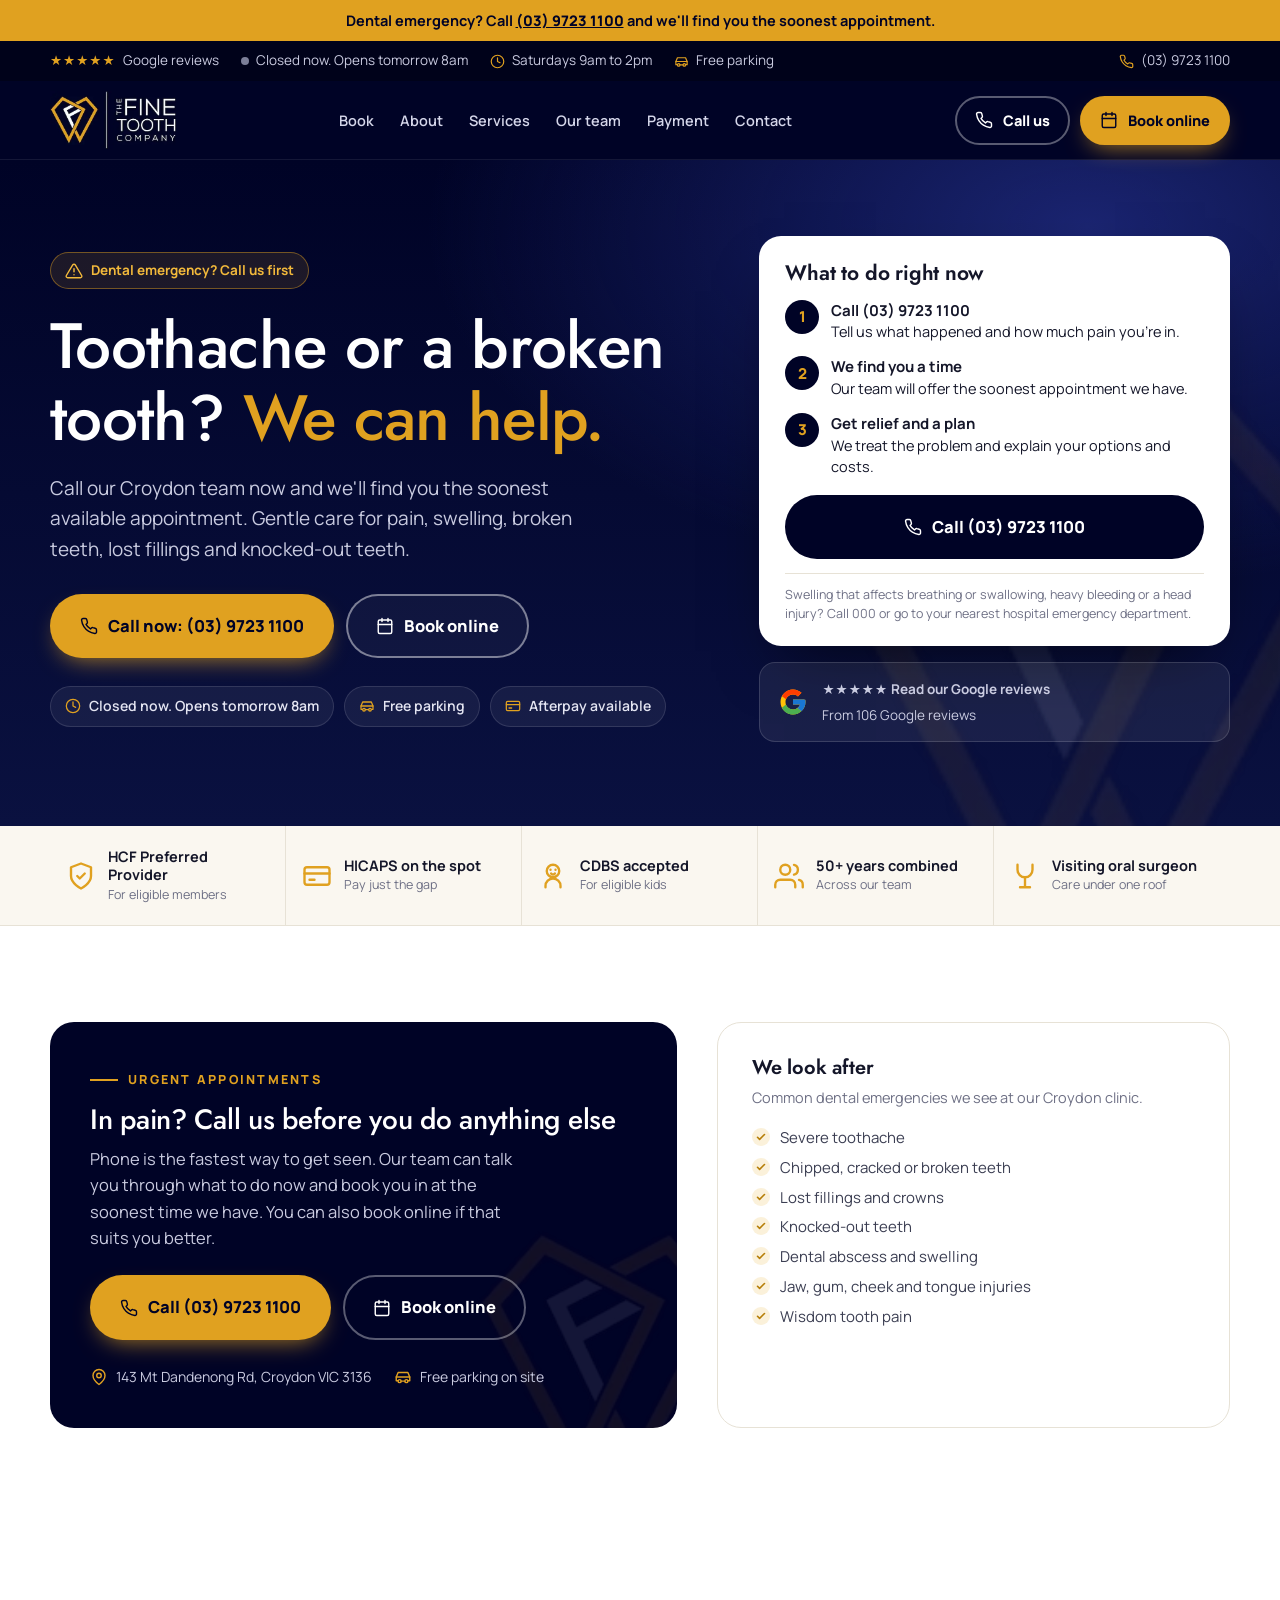
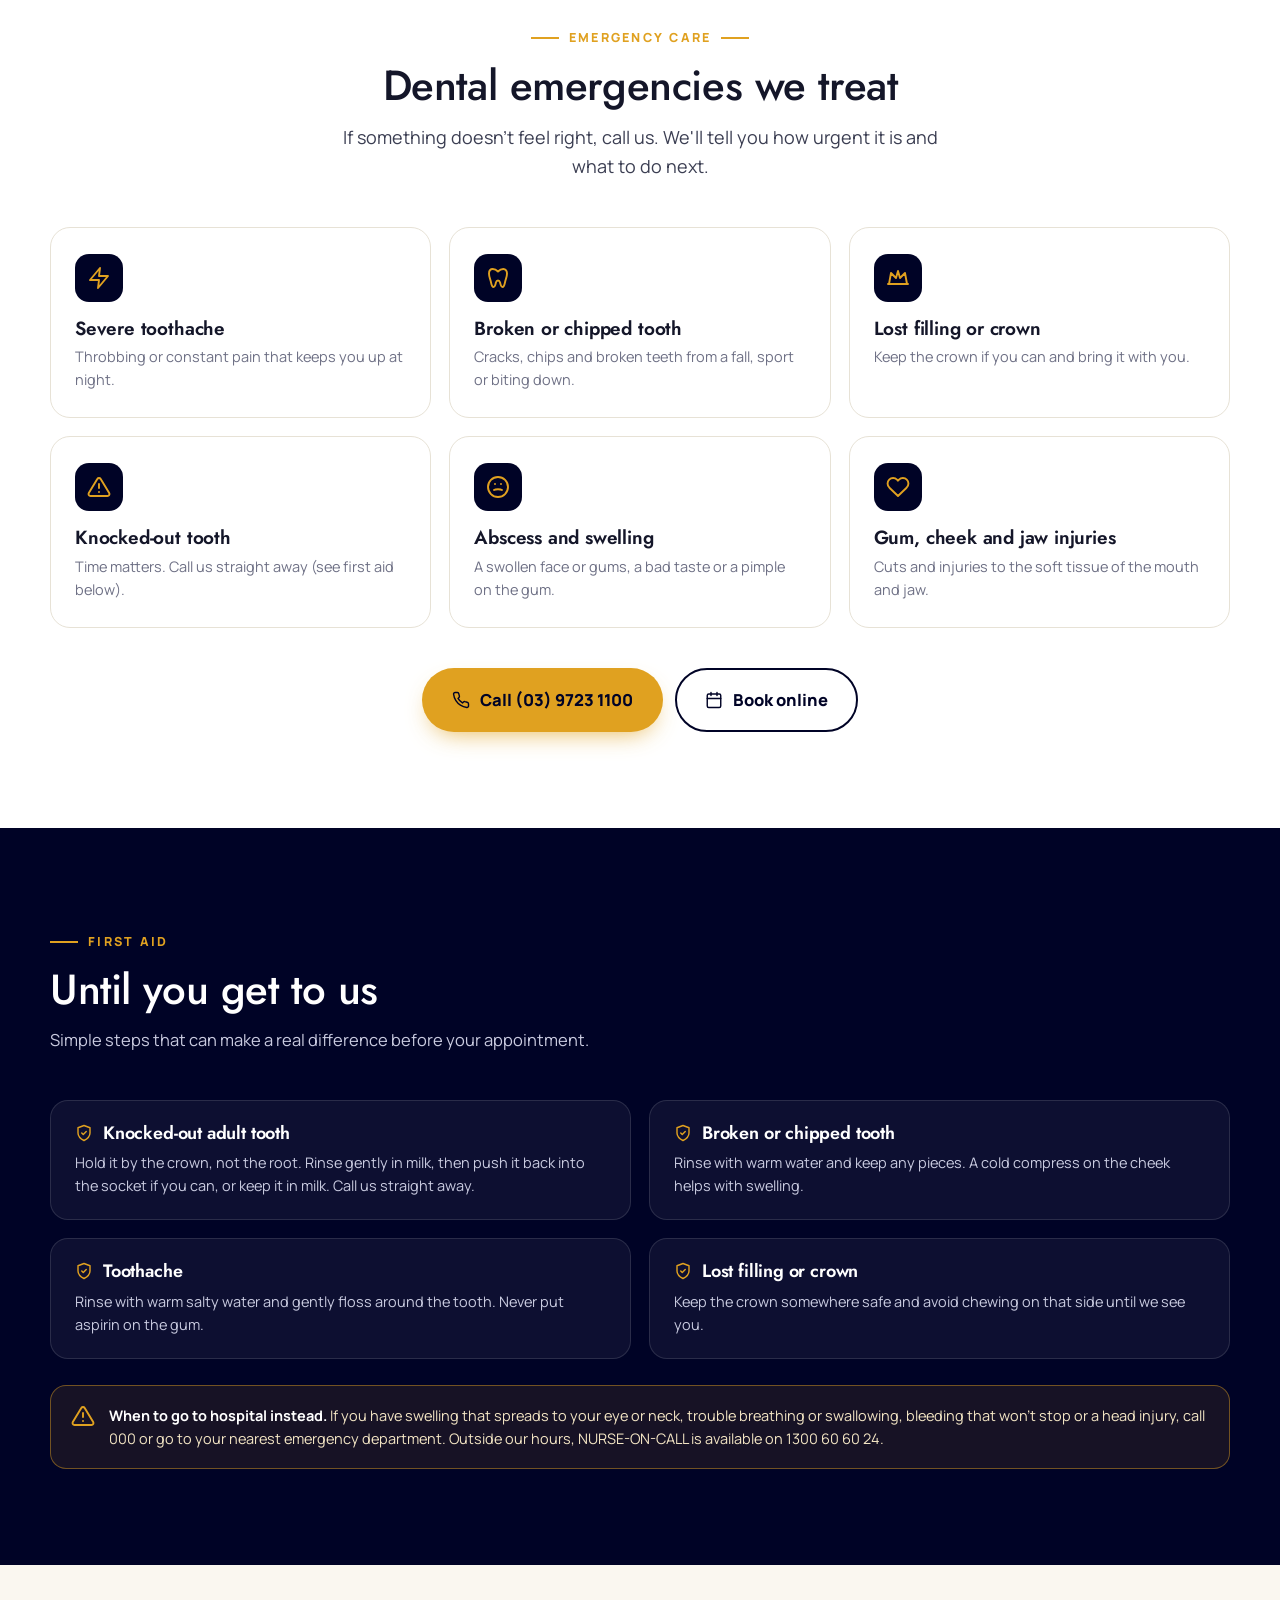
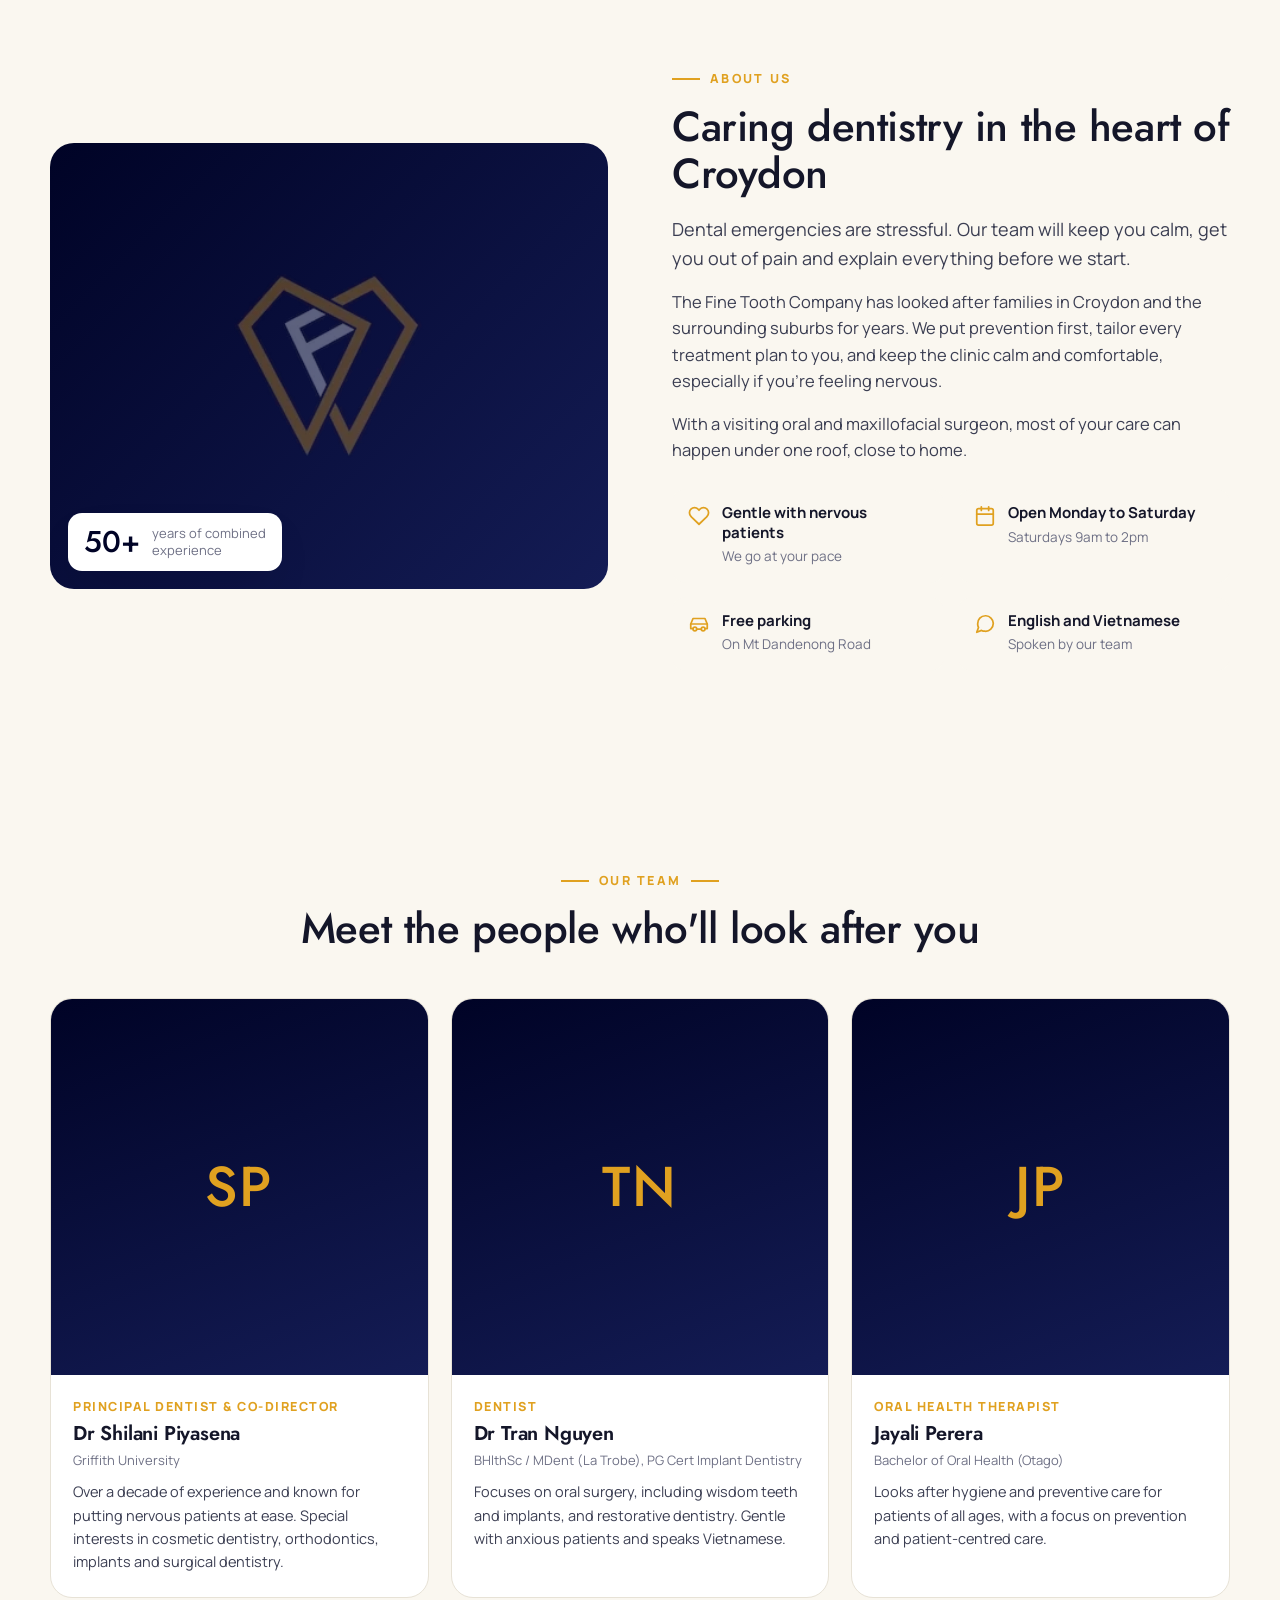
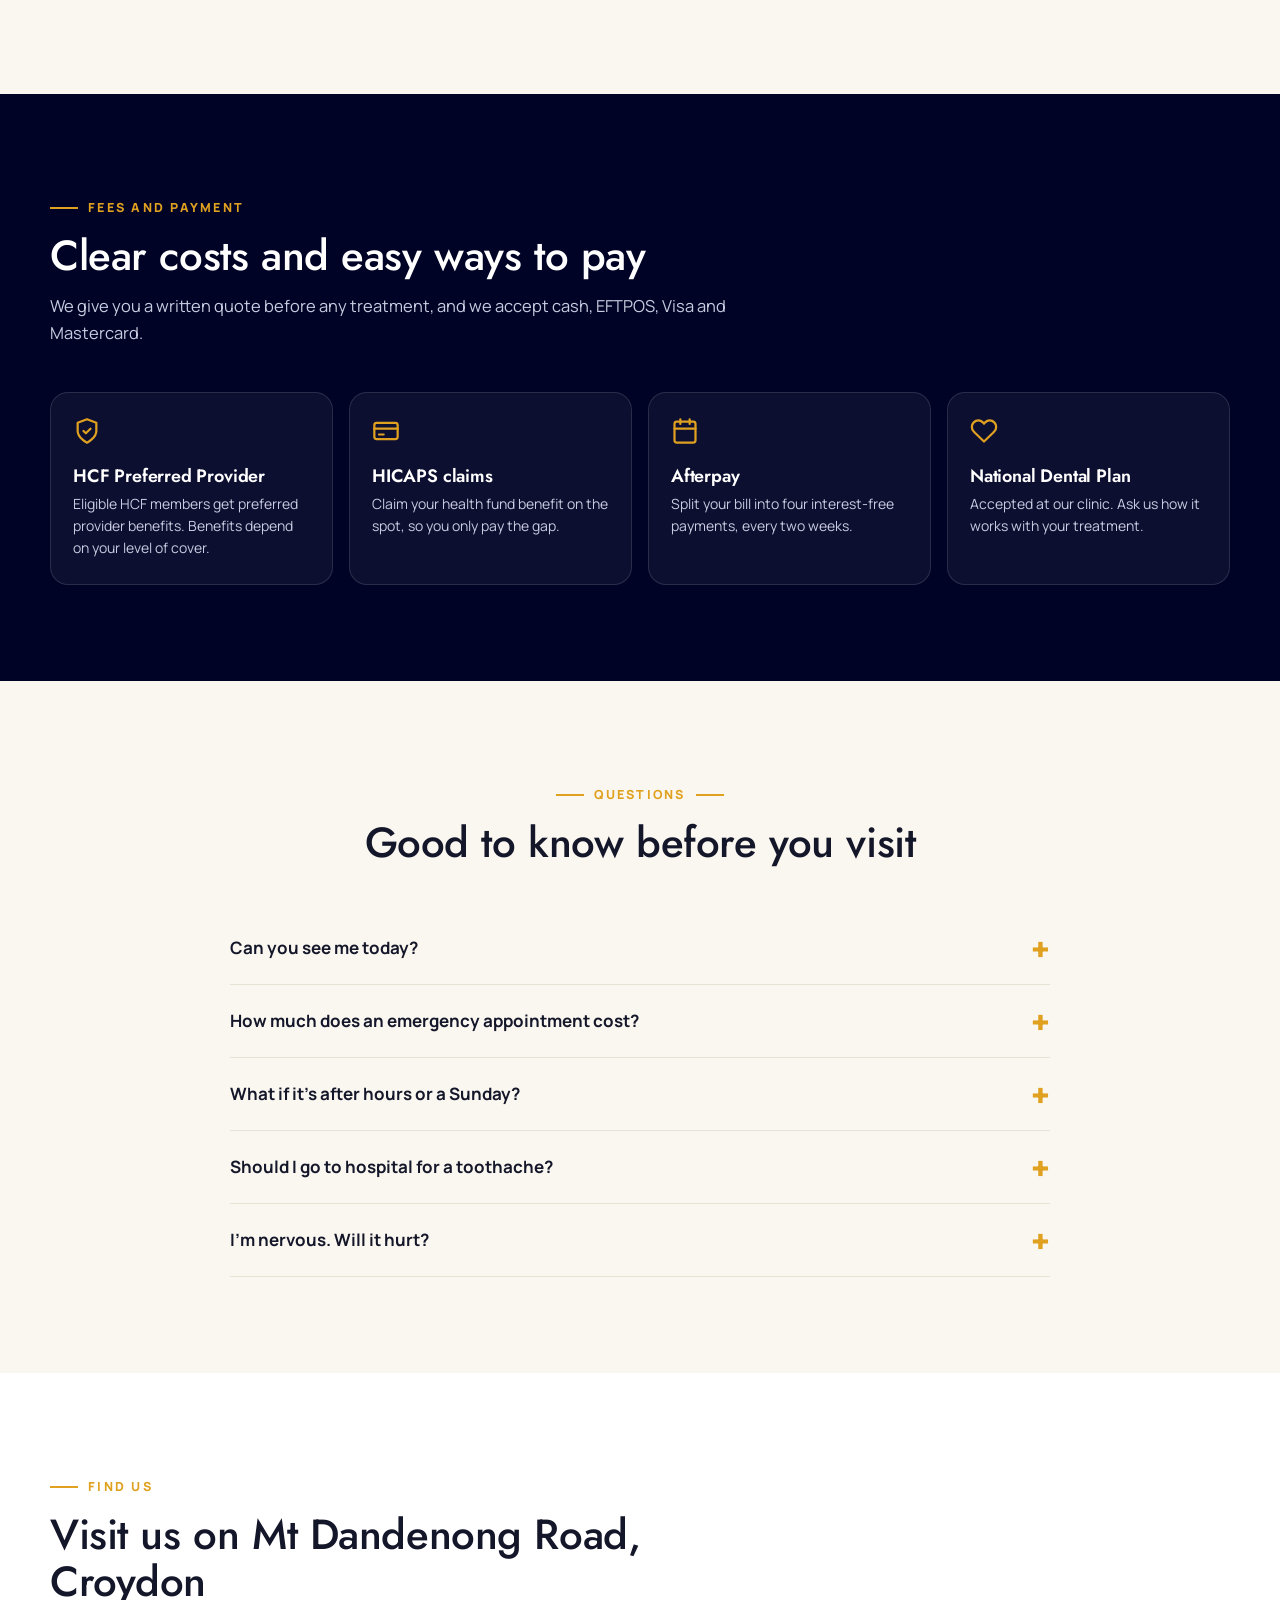
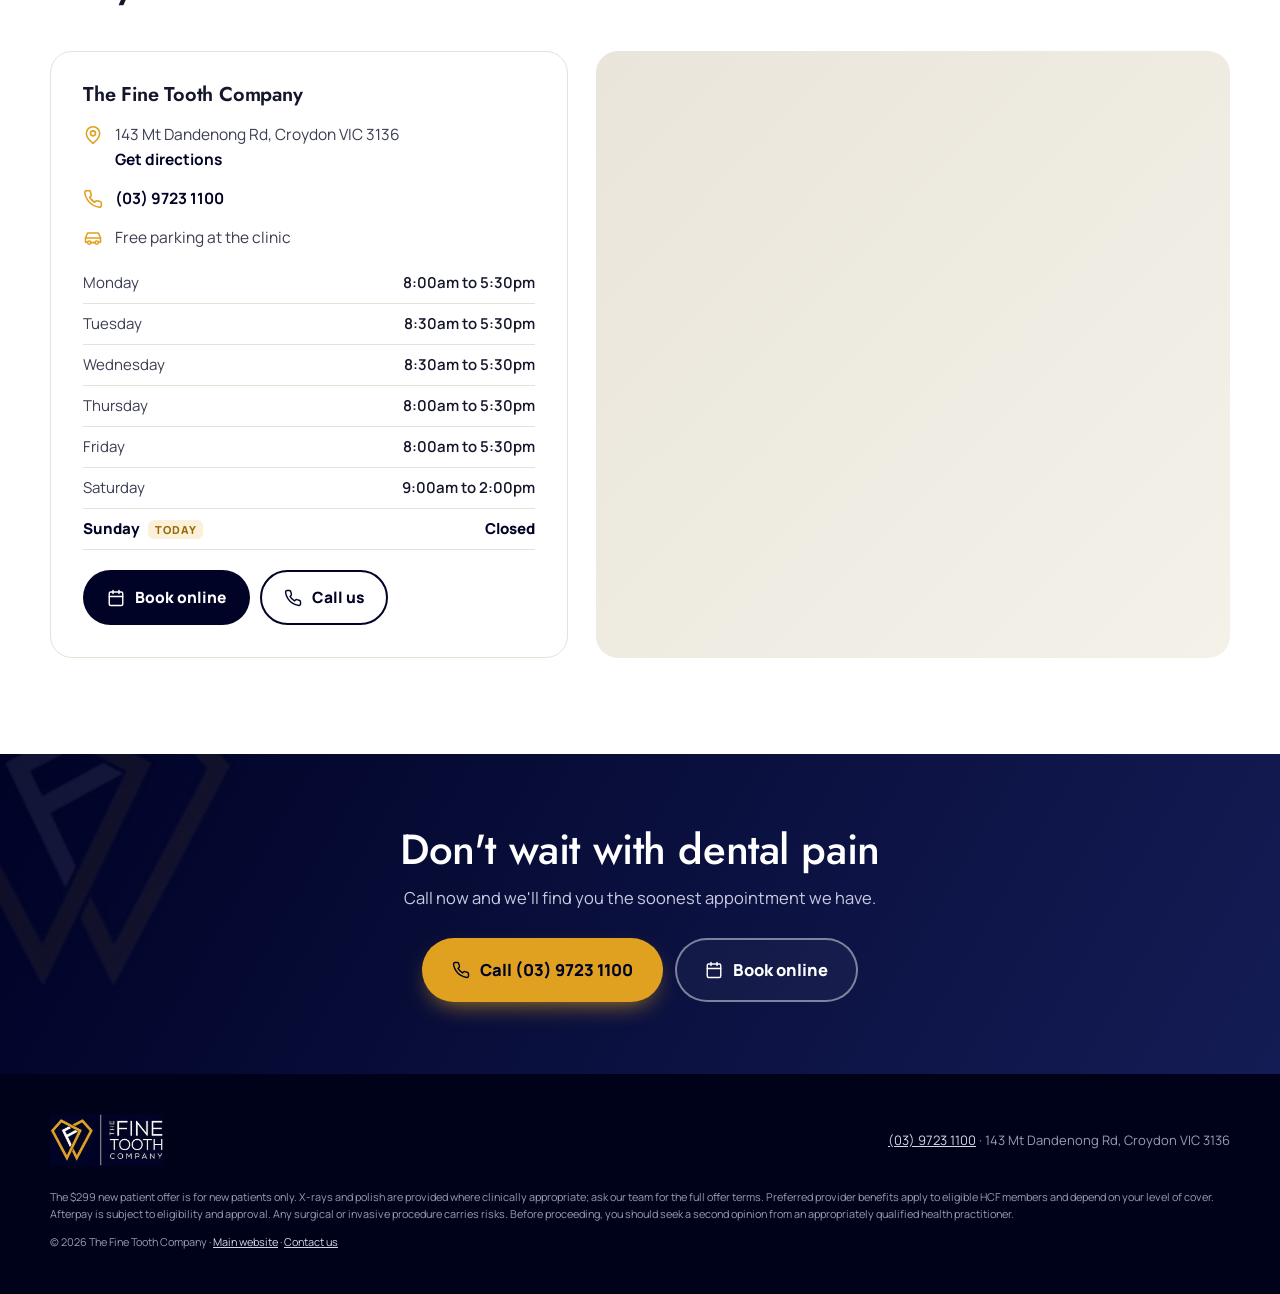
==== emergency-dentist/index.html @ fec29cbd "Add files via upload" ====
<!doctype html>
<html lang="en-AU">
<head>
<meta charset="utf-8">
<meta name="viewport" content="width=device-width, initial-scale=1">
<title>Emergency Dentist Croydon | Urgent Dental Care | The Fine Tooth Company</title>
<meta name="description" content="Dental emergency in Croydon? Toothache, broken teeth, swelling or a knocked-out tooth. Call (03) 9723 1100 and we'll find you the soonest appointment.">
<meta name="robots" content="noindex, follow">
<link rel="canonical" href="https://finetooth.com.au/">
<meta name="theme-color" content="#000326">
<link rel="icon" href="../assets/img/favicon.png" type="image/png">
<meta property="og:title" content="Emergency Dentist Croydon | Urgent Dental Care | The Fine Tooth Company">
<meta property="og:description" content="Dental emergency in Croydon? Toothache, broken teeth, swelling or a knocked-out tooth. Call (03) 9723 1100 and we'll find you the soonest appointment.">
<!-- Practice settings: edit here. Leave rating blank and the badge says "Read our Google reviews". -->
<script>
  window.TFTC = {
    rating: "",            /* e.g. "4.9" once confirmed from the Google Business Profile */
    reviewCount: "106",
    reviewsUrl: "https://www.google.com/maps/search/?api=1&query=The+Fine+Tooth+Company+143+Mt+Dandenong+Rd+Croydon+VIC+3136",
    hours: { "Monday": ["8:00", "17:30"], "Tuesday": ["8:30", "17:30"], "Wednesday": ["8:30", "17:30"], "Thursday": ["8:00", "17:30"], "Friday": ["8:00", "17:30"], "Saturday": ["9:00", "14:00"] }   /* 24h, Melbourne time. Used for "Open now" and today's row */
  };
</script>
<!-- Google Tag Manager (The Fine Tooth Company container) -->
<script>(function(w,d,s,l,i){w[l]=w[l]||[];w[l].push({'gtm.start':new Date().getTime(),event:'gtm.js'});var f=d.getElementsByTagName(s)[0],j=d.createElement(s),dl=l!='dataLayer'?'&l='+l:'';j.async=true;j.src='https://www.googletagmanager.com/gtm.js?id='+i+dl;f.parentNode.insertBefore(j,f);})(window,document,'script','dataLayer','GTM-TN893VDN');</script>
<link rel="preconnect" href="https://fonts.googleapis.com">
<link rel="preconnect" href="https://fonts.gstatic.com" crossorigin>
<link href="https://fonts.googleapis.com/css2?family=Jost:wght@400;500;600&family=Manrope:wght@500;600;700;800&display=swap" rel="stylesheet">
<link rel="stylesheet" href="../assets/css/styles.css">
</head>
<body data-page="emergency">
<noscript><iframe src="https://www.googletagmanager.com/ns.html?id=GTM-TN893VDN" height="0" width="0" style="display:none;visibility:hidden"></iframe></noscript>
<div class="urgent-banner">Dental emergency? Call <a class="js-call" href="tel:+61397231100" data-loc="urgent-banner">(03) 9723 1100</a> and we'll find you the soonest appointment.</div>
<div class="topbar"><div class="wrap">
  <div class="tb-items">
    <a class="tb-item" data-reviews-link href="https://www.google.com/maps/search/?api=1&query=The+Fine+Tooth+Company+143+Mt+Dandenong+Rd+Croydon+VIC+3136" target="_blank" rel="noopener"><span class="stars">★★★★★</span><span data-reviews-short>Google reviews</span></a>
    <span class="tb-item"><span class="dot" data-open-dot></span><span data-open-status>Open Mon to Sat</span></span>
    <span class="tb-item tb-hide"><svg class="ico" viewBox="0 0 24 24" fill="none" stroke="currentColor" stroke-width="1.9" stroke-linecap="round" stroke-linejoin="round" aria-hidden="true"><circle cx="12" cy="12" r="10"/><path d="M12 6v6l4 2"/></svg>Saturdays 9am to 2pm</span>
    <span class="tb-item tb-hide"><svg class="ico" viewBox="0 0 24 24" fill="none" stroke="currentColor" stroke-width="1.9" stroke-linecap="round" stroke-linejoin="round" aria-hidden="true"><path d="M19 17h2v-5l-2.5-6h-13L3 12v5h2"/><circle cx="7.5" cy="17.5" r="2"/><circle cx="16.5" cy="17.5" r="2"/><path d="M9.5 17.5h5M3 12h18"/></svg>Free parking</span>
  </div>
  <a class="tb-item tb-hide js-call" href="tel:+61397231100" data-loc="topbar"><svg class="ico" viewBox="0 0 24 24" fill="none" stroke="currentColor" stroke-width="1.9" stroke-linecap="round" stroke-linejoin="round" aria-hidden="true"><path d="M22 16.9v3a2 2 0 0 1-2.2 2 19.8 19.8 0 0 1-8.6-3.1 19.5 19.5 0 0 1-6-6A19.8 19.8 0 0 1 2.1 4.2 2 2 0 0 1 4.1 2h3a2 2 0 0 1 2 1.7c.1 1 .4 1.9.7 2.8a2 2 0 0 1-.5 2.1L8 9.9a16 16 0 0 0 6 6l1.3-1.3a2 2 0 0 1 2.1-.4c.9.3 1.8.6 2.8.7a2 2 0 0 1 1.7 2z"/></svg>(03) 9723 1100</a>
</div></div>
<header class="header"><div class="wrap">
  <a class="brand" href="#top" aria-label="The Fine Tooth Company"><img src="../assets/img/tftc-logo.webp" alt="The Fine Tooth Company" width="410" height="189"></a>
  <nav class="nav" aria-label="Page sections">
    <a href="#book">Book</a><a href="#about">About</a><a href="#services">Services</a><a href="#team">Our team</a><a href="#payment">Payment</a><a href="#contact">Contact</a>
  </nav>
  <div class="header-cta"><a class="btn btn-outline-light js-call" href="tel:+61397231100" data-loc="header"><svg class="ico" viewBox="0 0 24 24" fill="none" stroke="currentColor" stroke-width="1.9" stroke-linecap="round" stroke-linejoin="round" aria-hidden="true"><path d="M22 16.9v3a2 2 0 0 1-2.2 2 19.8 19.8 0 0 1-8.6-3.1 19.5 19.5 0 0 1-6-6A19.8 19.8 0 0 1 2.1 4.2 2 2 0 0 1 4.1 2h3a2 2 0 0 1 2 1.7c.1 1 .4 1.9.7 2.8a2 2 0 0 1-.5 2.1L8 9.9a16 16 0 0 0 6 6l1.3-1.3a2 2 0 0 1 2.1-.4c.9.3 1.8.6 2.8.7a2 2 0 0 1 1.7 2z"/></svg>Call us</a><a class="btn btn-gold js-book" href="https://www.corepractice.is/practices/ftc/the-fine-tooth-company#/" target="_blank" rel="noopener" data-loc="header"><svg class="ico" viewBox="0 0 24 24" fill="none" stroke="currentColor" stroke-width="1.9" stroke-linecap="round" stroke-linejoin="round" aria-hidden="true"><rect x="3" y="4" width="18" height="18" rx="2"/><path d="M16 2v4M8 2v4M3 10h18"/></svg>Book online</a></div>
</div></header>

<section class="hero" id="top">
  <div class="wrap">
    <div>
      <span class="pill"><svg class="ico" viewBox="0 0 24 24" fill="none" stroke="currentColor" stroke-width="1.9" stroke-linecap="round" stroke-linejoin="round" aria-hidden="true"><path d="M10.3 3.9L1.8 18a2 2 0 0 0 1.7 3h17a2 2 0 0 0 1.7-3L13.7 3.9a2 2 0 0 0-3.4 0z"/><path d="M12 9v4M12 17h.01"/></svg>Dental emergency? Call us first</span>
      <h1>Toothache or a broken tooth? <em>We can help.</em></h1>
      <p class="sub">Call our Croydon team now and we'll find you the soonest available appointment. Gentle care for pain, swelling, broken teeth, lost fillings and knocked-out teeth.</p>
      <div class="hero-ctas"><a class="btn btn-gold btn-lg js-call" href="tel:+61397231100" data-loc="hero"><svg class="ico" viewBox="0 0 24 24" fill="none" stroke="currentColor" stroke-width="1.9" stroke-linecap="round" stroke-linejoin="round" aria-hidden="true"><path d="M22 16.9v3a2 2 0 0 1-2.2 2 19.8 19.8 0 0 1-8.6-3.1 19.5 19.5 0 0 1-6-6A19.8 19.8 0 0 1 2.1 4.2 2 2 0 0 1 4.1 2h3a2 2 0 0 1 2 1.7c.1 1 .4 1.9.7 2.8a2 2 0 0 1-.5 2.1L8 9.9a16 16 0 0 0 6 6l1.3-1.3a2 2 0 0 1 2.1-.4c.9.3 1.8.6 2.8.7a2 2 0 0 1 1.7 2z"/></svg>Call now: (03) 9723 1100</a><a class="btn btn-ghost btn-lg js-book" href="https://www.corepractice.is/practices/ftc/the-fine-tooth-company#/" target="_blank" rel="noopener" data-loc="hero"><svg class="ico" viewBox="0 0 24 24" fill="none" stroke="currentColor" stroke-width="1.9" stroke-linecap="round" stroke-linejoin="round" aria-hidden="true"><rect x="3" y="4" width="18" height="18" rx="2"/><path d="M16 2v4M8 2v4M3 10h18"/></svg>Book online</a></div>
      <div class="hero-facts">
        <span class="chip"><svg class="ico" viewBox="0 0 24 24" fill="none" stroke="currentColor" stroke-width="1.9" stroke-linecap="round" stroke-linejoin="round" aria-hidden="true"><circle cx="12" cy="12" r="10"/><path d="M12 6v6l4 2"/></svg><span data-open-status>Open Mon to Sat</span></span>
        <span class="chip"><svg class="ico" viewBox="0 0 24 24" fill="none" stroke="currentColor" stroke-width="1.9" stroke-linecap="round" stroke-linejoin="round" aria-hidden="true"><path d="M19 17h2v-5l-2.5-6h-13L3 12v5h2"/><circle cx="7.5" cy="17.5" r="2"/><circle cx="16.5" cy="17.5" r="2"/><path d="M9.5 17.5h5M3 12h18"/></svg>Free parking</span>
        <span class="chip"><svg class="ico" viewBox="0 0 24 24" fill="none" stroke="currentColor" stroke-width="1.9" stroke-linecap="round" stroke-linejoin="round" aria-hidden="true"><rect x="2" y="5" width="20" height="14" rx="2"/><path d="M2 10h20M6 15h4"/></svg>Afterpay available</span>
      </div>
    </div>
    <div class="hero-side">
      <div class="steps-card">
        <h3>What to do right now</h3>
        <ol>
          <li><div><b>Call (03) 9723 1100</b>Tell us what happened and how much pain you're in.</div></li>
          <li><div><b>We find you a time</b>Our team will offer the soonest appointment we have.</div></li>
          <li><div><b>Get relief and a plan</b>We treat the problem and explain your options and costs.</div></li>
        </ol>
        <a class="btn btn-navy btn-lg js-call" href="tel:+61397231100" data-loc="steps-card"><svg class="ico" viewBox="0 0 24 24" fill="none" stroke="currentColor" stroke-width="1.9" stroke-linecap="round" stroke-linejoin="round" aria-hidden="true"><path d="M22 16.9v3a2 2 0 0 1-2.2 2 19.8 19.8 0 0 1-8.6-3.1 19.5 19.5 0 0 1-6-6A19.8 19.8 0 0 1 2.1 4.2 2 2 0 0 1 4.1 2h3a2 2 0 0 1 2 1.7c.1 1 .4 1.9.7 2.8a2 2 0 0 1-.5 2.1L8 9.9a16 16 0 0 0 6 6l1.3-1.3a2 2 0 0 1 2.1-.4c.9.3 1.8.6 2.8.7a2 2 0 0 1 1.7 2z"/></svg>Call (03) 9723 1100</a>
        <div class="warn">Swelling that affects breathing or swallowing, heavy bleeding or a head injury? Call 000 or go to your nearest hospital emergency department.</div>
      </div>
      <a class="review-card" data-reviews-link href="https://www.google.com/maps/search/?api=1&query=The+Fine+Tooth+Company+143+Mt+Dandenong+Rd+Croydon+VIC+3136" target="_blank" rel="noopener"><svg viewBox="0 0 48 48" aria-hidden="true"><path fill="#FFC107" d="M43.6 20.5H42V20H24v8h11.3C33.7 32.7 29.2 36 24 36c-6.6 0-12-5.4-12-12s5.4-12 12-12c3 0 5.8 1.1 7.9 3l5.7-5.7C34 6.1 29.3 4 24 4 12.9 4 4 12.9 4 24s8.9 20 20 20 20-8.9 20-20c0-1.3-.1-2.6-.4-3.5z"/><path fill="#FF3D00" d="M6.3 14.7l6.6 4.8C14.7 15.1 19 12 24 12c3 0 5.8 1.1 7.9 3l5.7-5.7C34 6.1 29.3 4 24 4 16.3 4 9.7 8.3 6.3 14.7z"/><path fill="#4CAF50" d="M24 44c5.2 0 9.9-2 13.4-5.2l-6.2-5.2C29.2 35.1 26.7 36 24 36c-5.2 0-9.6-3.3-11.3-7.9l-6.5 5C9.5 39.6 16.2 44 24 44z"/><path fill="#1976D2" d="M43.6 20.5H42V20H24v8h11.3c-.8 2.2-2.2 4.2-4.1 5.6l6.2 5.2C37 39.2 44 34 44 24c0-1.3-.1-2.6-.4-3.5z"/></svg><div><strong><span class="stars">★★★★★</span> <span data-reviews-title>Read our Google reviews</span></strong><span data-reviews-sub>From 106 Google reviews</span></div></a>
    </div>
  </div>
</section>
<div class="trust"><div class="wrap"><div class="trust-item"><svg class="ico" viewBox="0 0 24 24" fill="none" stroke="currentColor" stroke-width="1.9" stroke-linecap="round" stroke-linejoin="round" aria-hidden="true"><path d="M12 22s8-4 8-10V5l-8-3-8 3v7c0 6 8 10 8 10z"/><path d="M9 12l2 2 4-4"/></svg><div><b>HCF Preferred Provider</b><span>For eligible members</span></div></div><div class="trust-item"><svg class="ico" viewBox="0 0 24 24" fill="none" stroke="currentColor" stroke-width="1.9" stroke-linecap="round" stroke-linejoin="round" aria-hidden="true"><rect x="2" y="5" width="20" height="14" rx="2"/><path d="M2 10h20M6 15h4"/></svg><div><b>HICAPS on the spot</b><span>Pay just the gap</span></div></div><div class="trust-item"><svg class="ico" viewBox="0 0 24 24" fill="none" stroke="currentColor" stroke-width="1.9" stroke-linecap="round" stroke-linejoin="round" aria-hidden="true"><circle cx="12" cy="8" r="5"/><path d="M10 7h.01M14 7h.01M10.5 10s.6.8 1.5.8 1.5-.8 1.5-.8M6 21v-1a6 6 0 0 1 12 0v1"/></svg><div><b>CDBS accepted</b><span>For eligible kids</span></div></div><div class="trust-item"><svg class="ico" viewBox="0 0 24 24" fill="none" stroke="currentColor" stroke-width="1.9" stroke-linecap="round" stroke-linejoin="round" aria-hidden="true"><path d="M17 21v-2a4 4 0 0 0-4-4H5a4 4 0 0 0-4 4v2"/><circle cx="9" cy="7" r="4"/><path d="M23 21v-2a4 4 0 0 0-3-3.9M16 3.1a4 4 0 0 1 0 7.8"/></svg><div><b>50+ years combined</b><span>Across our team</span></div></div><div class="trust-item"><svg class="ico" viewBox="0 0 24 24" fill="none" stroke="currentColor" stroke-width="1.9" stroke-linecap="round" stroke-linejoin="round" aria-hidden="true"><path d="M6 3v4a6 6 0 0 0 12 0V3"/><path d="M12 13v8M8 21h8"/></svg><div><b>Visiting oral surgeon</b><span>Care under one roof</span></div></div></div></div>
<section class="block" id="book">
  <div class="wrap book-grid">
    <div class="book-panel reveal">
      <span class="kicker">Urgent appointments</span>
      <h3 style="margin-top:14px">In pain? Call us before you do anything else</h3>
      <p>Phone is the fastest way to get seen. Our team can talk you through what to do now and book you in at the soonest time we have. You can also book online if that suits you better.</p>
      <div class="row"><a class="btn btn-gold btn-lg js-call" href="tel:+61397231100" data-loc="booking"><svg class="ico" viewBox="0 0 24 24" fill="none" stroke="currentColor" stroke-width="1.9" stroke-linecap="round" stroke-linejoin="round" aria-hidden="true"><path d="M22 16.9v3a2 2 0 0 1-2.2 2 19.8 19.8 0 0 1-8.6-3.1 19.5 19.5 0 0 1-6-6A19.8 19.8 0 0 1 2.1 4.2 2 2 0 0 1 4.1 2h3a2 2 0 0 1 2 1.7c.1 1 .4 1.9.7 2.8a2 2 0 0 1-.5 2.1L8 9.9a16 16 0 0 0 6 6l1.3-1.3a2 2 0 0 1 2.1-.4c.9.3 1.8.6 2.8.7a2 2 0 0 1 1.7 2z"/></svg>Call (03) 9723 1100</a><a class="btn btn-outline-light btn-lg js-book" href="https://www.corepractice.is/practices/ftc/the-fine-tooth-company#/" target="_blank" rel="noopener" data-loc="booking"><svg class="ico" viewBox="0 0 24 24" fill="none" stroke="currentColor" stroke-width="1.9" stroke-linecap="round" stroke-linejoin="round" aria-hidden="true"><rect x="3" y="4" width="18" height="18" rx="2"/><path d="M16 2v4M8 2v4M3 10h18"/></svg>Book online</a></div>
      <div class="meta"><span><svg class="ico" viewBox="0 0 24 24" fill="none" stroke="currentColor" stroke-width="1.9" stroke-linecap="round" stroke-linejoin="round" aria-hidden="true"><path d="M20 10c0 6-8 12-8 12s-8-6-8-12a8 8 0 0 1 16 0z"/><circle cx="12" cy="10" r="3"/></svg>143 Mt Dandenong Rd, Croydon VIC 3136</span><span><svg class="ico" viewBox="0 0 24 24" fill="none" stroke="currentColor" stroke-width="1.9" stroke-linecap="round" stroke-linejoin="round" aria-hidden="true"><path d="M19 17h2v-5l-2.5-6h-13L3 12v5h2"/><circle cx="7.5" cy="17.5" r="2"/><circle cx="16.5" cy="17.5" r="2"/><path d="M9.5 17.5h5M3 12h18"/></svg>Free parking on site</span></div>
    </div>
      <div class="incl reveal">
        <h3>We look after</h3>
        <p>Common dental emergencies we see at our Croydon clinic.</p>
        <ul class="ticks"><li>Severe toothache</li><li>Chipped, cracked or broken teeth</li><li>Lost fillings and crowns</li><li>Knocked-out teeth</li><li>Dental abscess and swelling</li><li>Jaw, gum, cheek and tongue injuries</li><li>Wisdom tooth pain</li></ul>
      </div>
  </div>
</section>

<section class="block" id="services">
  <div class="wrap">
    <div class="sec-head center"><span class="kicker">Emergency care</span><h2>Dental emergencies we treat</h2><p class="lead center">If something doesn't feel right, call us. We'll tell you how urgent it is and what to do next.</p></div>
    <div class="cards"><div class="card reveal"><div class="ib"><svg class="ico" viewBox="0 0 24 24" fill="none" stroke="currentColor" stroke-width="1.9" stroke-linecap="round" stroke-linejoin="round" aria-hidden="true"><path d="M13 2L3 14h9l-1 8 10-12h-9z"/></svg></div><h3>Severe toothache</h3><p>Throbbing or constant pain that keeps you up at night.</p></div><div class="card reveal"><div class="ib"><svg class="ico" viewBox="0 0 24 24" fill="none" stroke="currentColor" stroke-width="1.9" stroke-linecap="round" stroke-linejoin="round" aria-hidden="true"><path d="M12 5.5C10.5 4 8.6 3 6.8 3 4.2 3 3 5.2 3 7.6c0 3 1 4.6 1.7 7.4.6 2.6 1 6 2.8 6 1.7 0 1.9-2.5 2.4-4.4.4-1.4.9-2.1 2.1-2.1s1.7.7 2.1 2.1c.5 1.9.7 4.4 2.4 4.4 1.8 0 2.2-3.4 2.8-6 .7-2.8 1.7-4.4 1.7-7.4C21 5.2 19.8 3 17.2 3c-1.8 0-3.7 1-5.2 2.5z"/></svg></div><h3>Broken or chipped tooth</h3><p>Cracks, chips and broken teeth from a fall, sport or biting down.</p></div><div class="card reveal"><div class="ib"><svg class="ico" viewBox="0 0 24 24" fill="none" stroke="currentColor" stroke-width="1.9" stroke-linecap="round" stroke-linejoin="round" aria-hidden="true"><path d="M2 18h20M3 18l2-11 5 5 2-7 2 7 5-5 2 11"/></svg></div><h3>Lost filling or crown</h3><p>Keep the crown if you can and bring it with you.</p></div><div class="card reveal"><div class="ib"><svg class="ico" viewBox="0 0 24 24" fill="none" stroke="currentColor" stroke-width="1.9" stroke-linecap="round" stroke-linejoin="round" aria-hidden="true"><path d="M10.3 3.9L1.8 18a2 2 0 0 0 1.7 3h17a2 2 0 0 0 1.7-3L13.7 3.9a2 2 0 0 0-3.4 0z"/><path d="M12 9v4M12 17h.01"/></svg></div><h3>Knocked-out tooth</h3><p>Time matters. Call us straight away (see first aid below).</p></div><div class="card reveal"><div class="ib"><svg class="ico" viewBox="0 0 24 24" fill="none" stroke="currentColor" stroke-width="1.9" stroke-linecap="round" stroke-linejoin="round" aria-hidden="true"><circle cx="12" cy="12" r="10"/><path d="M8 15c1.5-1 6.5-1 8 0M9 9h.01M15 9h.01"/></svg></div><h3>Abscess and swelling</h3><p>A swollen face or gums, a bad taste or a pimple on the gum.</p></div><div class="card reveal"><div class="ib"><svg class="ico" viewBox="0 0 24 24" fill="none" stroke="currentColor" stroke-width="1.9" stroke-linecap="round" stroke-linejoin="round" aria-hidden="true"><path d="M20.8 4.6a5.5 5.5 0 0 0-7.8 0L12 5.7l-1-1.1a5.5 5.5 0 0 0-7.8 7.8l1 1.1L12 21l7.8-7.5 1-1.1a5.5 5.5 0 0 0 0-7.8z"/></svg></div><h3>Gum, cheek and jaw injuries</h3><p>Cuts and injuries to the soft tissue of the mouth and jaw.</p></div></div>
    <div class="cards-cta"><a class="btn btn-gold btn-lg js-call" href="tel:+61397231100" data-loc="emergencies"><svg class="ico" viewBox="0 0 24 24" fill="none" stroke="currentColor" stroke-width="1.9" stroke-linecap="round" stroke-linejoin="round" aria-hidden="true"><path d="M22 16.9v3a2 2 0 0 1-2.2 2 19.8 19.8 0 0 1-8.6-3.1 19.5 19.5 0 0 1-6-6A19.8 19.8 0 0 1 2.1 4.2 2 2 0 0 1 4.1 2h3a2 2 0 0 1 2 1.7c.1 1 .4 1.9.7 2.8a2 2 0 0 1-.5 2.1L8 9.9a16 16 0 0 0 6 6l1.3-1.3a2 2 0 0 1 2.1-.4c.9.3 1.8.6 2.8.7a2 2 0 0 1 1.7 2z"/></svg>Call (03) 9723 1100</a><a class="btn btn-outline btn-lg js-book" href="https://www.corepractice.is/practices/ftc/the-fine-tooth-company#/" target="_blank" rel="noopener" data-loc="emergencies"><svg class="ico" viewBox="0 0 24 24" fill="none" stroke="currentColor" stroke-width="1.9" stroke-linecap="round" stroke-linejoin="round" aria-hidden="true"><rect x="3" y="4" width="18" height="18" rx="2"/><path d="M16 2v4M8 2v4M3 10h18"/></svg>Book online</a></div>
  </div>
</section>
<section class="block navy" id="first-aid">
  <div class="wrap">
    <div class="sec-head"><span class="kicker">First aid</span><h2>Until you get to us</h2><p style="color:#C9CBE0">Simple steps that can make a real difference before your appointment.</p></div>
    <div class="aid"><div class="aid-item reveal"><h3><svg class="ico" viewBox="0 0 24 24" fill="none" stroke="currentColor" stroke-width="1.9" stroke-linecap="round" stroke-linejoin="round" aria-hidden="true"><path d="M12 22s8-4 8-10V5l-8-3-8 3v7c0 6 8 10 8 10z"/><path d="M9 12l2 2 4-4"/></svg>Knocked-out adult tooth</h3><p>Hold it by the crown, not the root. Rinse gently in milk, then push it back into the socket if you can, or keep it in milk. Call us straight away.</p></div><div class="aid-item reveal"><h3><svg class="ico" viewBox="0 0 24 24" fill="none" stroke="currentColor" stroke-width="1.9" stroke-linecap="round" stroke-linejoin="round" aria-hidden="true"><path d="M12 22s8-4 8-10V5l-8-3-8 3v7c0 6 8 10 8 10z"/><path d="M9 12l2 2 4-4"/></svg>Broken or chipped tooth</h3><p>Rinse with warm water and keep any pieces. A cold compress on the cheek helps with swelling.</p></div><div class="aid-item reveal"><h3><svg class="ico" viewBox="0 0 24 24" fill="none" stroke="currentColor" stroke-width="1.9" stroke-linecap="round" stroke-linejoin="round" aria-hidden="true"><path d="M12 22s8-4 8-10V5l-8-3-8 3v7c0 6 8 10 8 10z"/><path d="M9 12l2 2 4-4"/></svg>Toothache</h3><p>Rinse with warm salty water and gently floss around the tooth. Never put aspirin on the gum.</p></div><div class="aid-item reveal"><h3><svg class="ico" viewBox="0 0 24 24" fill="none" stroke="currentColor" stroke-width="1.9" stroke-linecap="round" stroke-linejoin="round" aria-hidden="true"><path d="M12 22s8-4 8-10V5l-8-3-8 3v7c0 6 8 10 8 10z"/><path d="M9 12l2 2 4-4"/></svg>Lost filling or crown</h3><p>Keep the crown somewhere safe and avoid chewing on that side until we see you.</p></div></div>
    <div class="alert"><svg class="ico" viewBox="0 0 24 24" fill="none" stroke="currentColor" stroke-width="1.9" stroke-linecap="round" stroke-linejoin="round" aria-hidden="true"><path d="M10.3 3.9L1.8 18a2 2 0 0 0 1.7 3h17a2 2 0 0 0 1.7-3L13.7 3.9a2 2 0 0 0-3.4 0z"/><path d="M12 9v4M12 17h.01"/></svg><div><b>When to go to hospital instead.</b> If you have swelling that spreads to your eye or neck, trouble breathing or swallowing, bleeding that won't stop or a head injury, call 000 or go to your nearest emergency department. Outside our hours, NURSE-ON-CALL is available on 1300 60 60 24.</div></div>
  </div>
</section>

<section class="block cream" id="about">
  <div class="wrap about-grid">
    <div class="photo reveal">
      <img src="https://finetooth.com.au/wp-content/uploads/2025/11/about-img.jpg" alt="Inside The Fine Tooth Company dental clinic in Croydon" width="900" height="720" loading="lazy" onerror="this.remove()">
      <div class="tag"><b>50+</b><span>years of combined<br>experience</span></div>
    </div>
    <div class="about-copy reveal">
      <span class="kicker">About us</span>
      <h2 style="margin:14px 0 18px">Caring dentistry in the heart of Croydon</h2>
      <p class="lead" style="margin-bottom:16px">Dental emergencies are stressful. Our team will keep you calm, get you out of pain and explain everything before we start.</p>
      <p>The Fine Tooth Company has looked after families in Croydon and the surrounding suburbs for years. We put prevention first, tailor every treatment plan to you, and keep the clinic calm and comfortable, especially if you're feeling nervous.</p>
      <p>With a visiting oral and maxillofacial surgeon, most of your care can happen under one roof, close to home.</p>
      <div class="facts">
        <div class="fact"><svg class="ico" viewBox="0 0 24 24" fill="none" stroke="currentColor" stroke-width="1.9" stroke-linecap="round" stroke-linejoin="round" aria-hidden="true"><path d="M20.8 4.6a5.5 5.5 0 0 0-7.8 0L12 5.7l-1-1.1a5.5 5.5 0 0 0-7.8 7.8l1 1.1L12 21l7.8-7.5 1-1.1a5.5 5.5 0 0 0 0-7.8z"/></svg><div><b>Gentle with nervous patients</b><span>We go at your pace</span></div></div>
        <div class="fact"><svg class="ico" viewBox="0 0 24 24" fill="none" stroke="currentColor" stroke-width="1.9" stroke-linecap="round" stroke-linejoin="round" aria-hidden="true"><rect x="3" y="4" width="18" height="18" rx="2"/><path d="M16 2v4M8 2v4M3 10h18"/></svg><div><b>Open Monday to Saturday</b><span>Saturdays 9am to 2pm</span></div></div>
        <div class="fact"><svg class="ico" viewBox="0 0 24 24" fill="none" stroke="currentColor" stroke-width="1.9" stroke-linecap="round" stroke-linejoin="round" aria-hidden="true"><path d="M19 17h2v-5l-2.5-6h-13L3 12v5h2"/><circle cx="7.5" cy="17.5" r="2"/><circle cx="16.5" cy="17.5" r="2"/><path d="M9.5 17.5h5M3 12h18"/></svg><div><b>Free parking</b><span>On Mt Dandenong Road</span></div></div>
        <div class="fact"><svg class="ico" viewBox="0 0 24 24" fill="none" stroke="currentColor" stroke-width="1.9" stroke-linecap="round" stroke-linejoin="round" aria-hidden="true"><path d="M21 11.5a8.4 8.4 0 0 1-9 8.4 8.6 8.6 0 0 1-3.8-.9L3 21l1.9-5.2a8.4 8.4 0 0 1-.9-3.8A8.5 8.5 0 0 1 12.5 3h.5a8.5 8.5 0 0 1 8 8z"/></svg><div><b>English and Vietnamese</b><span>Spoken by our team</span></div></div>
      </div>
    </div>
  </div>
</section>

<section class="block cream" id="team">
  <div class="wrap">
    <div class="sec-head center"><span class="kicker">Our team</span><h2>Meet the people who'll look after you</h2></div>
    <div class="team"><div class="member reveal"><div class="ph"><span class="ini">SP</span><img src="https://finetooth.com.au/wp-content/uploads/2025/11/shilani.png" alt="Dr Shilani Piyasena" loading="lazy" onerror="this.remove()"></div>
      <div class="body"><div class="role">Principal Dentist & Co-Director</div><h3>Dr Shilani Piyasena</h3><div class="q">Griffith University</div><p>Over a decade of experience and known for putting nervous patients at ease. Special interests in cosmetic dentistry, orthodontics, implants and surgical dentistry.</p></div></div><div class="member reveal"><div class="ph"><span class="ini">TN</span><img src="https://finetooth.com.au/wp-content/uploads/2025/11/tran-2025.png" alt="Dr Tran Nguyen" loading="lazy" onerror="this.remove()"></div>
      <div class="body"><div class="role">Dentist</div><h3>Dr Tran Nguyen</h3><div class="q">BHlthSc / MDent (La Trobe), PG Cert Implant Dentistry</div><p>Focuses on oral surgery, including wisdom teeth and implants, and restorative dentistry. Gentle with anxious patients and speaks Vietnamese.</p></div></div><div class="member reveal"><div class="ph"><span class="ini">JP</span><img src="https://finetooth.com.au/wp-content/uploads/2026/04/shilani-1-copy-1.webp" alt="Jayali Perera" loading="lazy" onerror="this.remove()"></div>
      <div class="body"><div class="role">Oral Health Therapist</div><h3>Jayali Perera</h3><div class="q">Bachelor of Oral Health (Otago)</div><p>Looks after hygiene and preventive care for patients of all ages, with a focus on prevention and patient-centred care.</p></div></div></div>
  </div>
</section>

<section class="block navy" id="payment">
  <div class="wrap">
    <div class="sec-head"><span class="kicker">Fees and payment</span><h2>Clear costs and easy ways to pay</h2><p style="color:#C9CBE0">We give you a written quote before any treatment, and we accept cash, EFTPOS, Visa and Mastercard.</p></div>
    <div class="pay"><div class="pay-item reveal"><svg class="ico" viewBox="0 0 24 24" fill="none" stroke="currentColor" stroke-width="1.9" stroke-linecap="round" stroke-linejoin="round" aria-hidden="true"><path d="M12 22s8-4 8-10V5l-8-3-8 3v7c0 6 8 10 8 10z"/><path d="M9 12l2 2 4-4"/></svg><h3>HCF Preferred Provider</h3><p>Eligible HCF members get preferred provider benefits. Benefits depend on your level of cover.</p></div><div class="pay-item reveal"><svg class="ico" viewBox="0 0 24 24" fill="none" stroke="currentColor" stroke-width="1.9" stroke-linecap="round" stroke-linejoin="round" aria-hidden="true"><rect x="2" y="5" width="20" height="14" rx="2"/><path d="M2 10h20M6 15h4"/></svg><h3>HICAPS claims</h3><p>Claim your health fund benefit on the spot, so you only pay the gap.</p></div><div class="pay-item reveal"><svg class="ico" viewBox="0 0 24 24" fill="none" stroke="currentColor" stroke-width="1.9" stroke-linecap="round" stroke-linejoin="round" aria-hidden="true"><rect x="3" y="4" width="18" height="18" rx="2"/><path d="M16 2v4M8 2v4M3 10h18"/></svg><h3>Afterpay</h3><p>Split your bill into four interest-free payments, every two weeks.</p></div><div class="pay-item reveal"><svg class="ico" viewBox="0 0 24 24" fill="none" stroke="currentColor" stroke-width="1.9" stroke-linecap="round" stroke-linejoin="round" aria-hidden="true"><path d="M20.8 4.6a5.5 5.5 0 0 0-7.8 0L12 5.7l-1-1.1a5.5 5.5 0 0 0-7.8 7.8l1 1.1L12 21l7.8-7.5 1-1.1a5.5 5.5 0 0 0 0-7.8z"/></svg><h3>National Dental Plan</h3><p>Accepted at our clinic. Ask us how it works with your treatment.</p></div></div>
  </div>
</section>

<section class="block cream" id="faq">
  <div class="wrap">
    <div class="sec-head center"><span class="kicker">Questions</span><h2>Good to know before you visit</h2></div>
    <div class="faq"><details><summary>Can you see me today?</summary><p>Call us on (03) 9723 1100 as early as you can. We'll do our best to find you the soonest appointment and talk you through what to do in the meantime.</p></details><details><summary>How much does an emergency appointment cost?</summary><p>It depends on what you need. We'll examine the tooth, explain your options and give you a quote before any treatment. Health fund claims are processed on the spot with HICAPS, and Afterpay is available.</p></details><details><summary>What if it's after hours or a Sunday?</summary><p>Leave us a message and call again when we open. If you have severe swelling, trouble breathing or swallowing, heavy bleeding or a head injury, call 000 or go to your nearest emergency department. NURSE-ON-CALL is available on 1300 60 60 24.</p></details><details><summary>Should I go to hospital for a toothache?</summary><p>Most toothaches are best seen by a dentist. Go to hospital if swelling spreads to your eye or neck, or you have trouble breathing or swallowing.</p></details><details><summary>I'm nervous. Will it hurt?</summary><p>Our first job is to get you comfortable and out of pain. We explain each step before we start and use local anaesthetic so you feel as little as possible.</p></details></div>
  </div>
</section>

<section class="block" id="contact">
  <div class="wrap">
    <div class="sec-head"><span class="kicker">Find us</span><h2>Visit us on Mt Dandenong Road, Croydon</h2></div>
    <div class="contact-grid">
      <div class="contact-card reveal">
        <h3>The Fine Tooth Company</h3>
        <div class="cline"><svg class="ico" viewBox="0 0 24 24" fill="none" stroke="currentColor" stroke-width="1.9" stroke-linecap="round" stroke-linejoin="round" aria-hidden="true"><path d="M20 10c0 6-8 12-8 12s-8-6-8-12a8 8 0 0 1 16 0z"/><circle cx="12" cy="10" r="3"/></svg><div>143 Mt Dandenong Rd, Croydon VIC 3136<br><a href="https://www.google.com/maps/search/?api=1&query=The+Fine+Tooth+Company+143+Mt+Dandenong+Rd+Croydon+VIC+3136" target="_blank" rel="noopener">Get directions</a></div></div>
        <div class="cline"><svg class="ico" viewBox="0 0 24 24" fill="none" stroke="currentColor" stroke-width="1.9" stroke-linecap="round" stroke-linejoin="round" aria-hidden="true"><path d="M22 16.9v3a2 2 0 0 1-2.2 2 19.8 19.8 0 0 1-8.6-3.1 19.5 19.5 0 0 1-6-6A19.8 19.8 0 0 1 2.1 4.2 2 2 0 0 1 4.1 2h3a2 2 0 0 1 2 1.7c.1 1 .4 1.9.7 2.8a2 2 0 0 1-.5 2.1L8 9.9a16 16 0 0 0 6 6l1.3-1.3a2 2 0 0 1 2.1-.4c.9.3 1.8.6 2.8.7a2 2 0 0 1 1.7 2z"/></svg><div><a class="js-call" href="tel:+61397231100" data-loc="contact">(03) 9723 1100</a></div></div>
        <div class="cline"><svg class="ico" viewBox="0 0 24 24" fill="none" stroke="currentColor" stroke-width="1.9" stroke-linecap="round" stroke-linejoin="round" aria-hidden="true"><path d="M19 17h2v-5l-2.5-6h-13L3 12v5h2"/><circle cx="7.5" cy="17.5" r="2"/><circle cx="16.5" cy="17.5" r="2"/><path d="M9.5 17.5h5M3 12h18"/></svg><div>Free parking at the clinic</div></div>
        <table class="hours" aria-label="Opening hours"><tr data-day="Monday"><td>Monday</td><td>8:00am to 5:30pm</td></tr><tr data-day="Tuesday"><td>Tuesday</td><td>8:30am to 5:30pm</td></tr><tr data-day="Wednesday"><td>Wednesday</td><td>8:30am to 5:30pm</td></tr><tr data-day="Thursday"><td>Thursday</td><td>8:00am to 5:30pm</td></tr><tr data-day="Friday"><td>Friday</td><td>8:00am to 5:30pm</td></tr><tr data-day="Saturday"><td>Saturday</td><td>9:00am to 2:00pm</td></tr><tr data-day="Sunday"><td>Sunday</td><td>Closed</td></tr></table>
        <div style="display:flex;gap:10px;flex-wrap:wrap"><a class="btn btn-navy js-book" href="https://www.corepractice.is/practices/ftc/the-fine-tooth-company#/" target="_blank" rel="noopener" data-loc="contact"><svg class="ico" viewBox="0 0 24 24" fill="none" stroke="currentColor" stroke-width="1.9" stroke-linecap="round" stroke-linejoin="round" aria-hidden="true"><rect x="3" y="4" width="18" height="18" rx="2"/><path d="M16 2v4M8 2v4M3 10h18"/></svg>Book online</a><a class="btn btn-outline js-call" href="tel:+61397231100" data-loc="contact"><svg class="ico" viewBox="0 0 24 24" fill="none" stroke="currentColor" stroke-width="1.9" stroke-linecap="round" stroke-linejoin="round" aria-hidden="true"><path d="M22 16.9v3a2 2 0 0 1-2.2 2 19.8 19.8 0 0 1-8.6-3.1 19.5 19.5 0 0 1-6-6A19.8 19.8 0 0 1 2.1 4.2 2 2 0 0 1 4.1 2h3a2 2 0 0 1 2 1.7c.1 1 .4 1.9.7 2.8a2 2 0 0 1-.5 2.1L8 9.9a16 16 0 0 0 6 6l1.3-1.3a2 2 0 0 1 2.1-.4c.9.3 1.8.6 2.8.7a2 2 0 0 1 1.7 2z"/></svg>Call us</a></div>
      </div>
      <div class="map reveal"><iframe title="Map of The Fine Tooth Company, Croydon" loading="lazy" referrerpolicy="no-referrer-when-downgrade" src="https://www.google.com/maps?q=The+Fine+Tooth+Company,+143+Mt+Dandenong+Rd,+Croydon+VIC+3136&output=embed"></iframe></div>
    </div>
  </div>
</section>
<section class="final"><div class="wrap"><h2>Don't wait with dental pain</h2><p>Call now and we'll find you the soonest appointment we have.</p><div class="row"><a class="btn btn-gold btn-lg js-call" href="tel:+61397231100" data-loc="final"><svg class="ico" viewBox="0 0 24 24" fill="none" stroke="currentColor" stroke-width="1.9" stroke-linecap="round" stroke-linejoin="round" aria-hidden="true"><path d="M22 16.9v3a2 2 0 0 1-2.2 2 19.8 19.8 0 0 1-8.6-3.1 19.5 19.5 0 0 1-6-6A19.8 19.8 0 0 1 2.1 4.2 2 2 0 0 1 4.1 2h3a2 2 0 0 1 2 1.7c.1 1 .4 1.9.7 2.8a2 2 0 0 1-.5 2.1L8 9.9a16 16 0 0 0 6 6l1.3-1.3a2 2 0 0 1 2.1-.4c.9.3 1.8.6 2.8.7a2 2 0 0 1 1.7 2z"/></svg>Call (03) 9723 1100</a><a class="btn btn-ghost btn-lg js-book" href="https://www.corepractice.is/practices/ftc/the-fine-tooth-company#/" target="_blank" rel="noopener" data-loc="final"><svg class="ico" viewBox="0 0 24 24" fill="none" stroke="currentColor" stroke-width="1.9" stroke-linecap="round" stroke-linejoin="round" aria-hidden="true"><rect x="3" y="4" width="18" height="18" rx="2"/><path d="M16 2v4M8 2v4M3 10h18"/></svg>Book online</a></div></div></section>
<footer class="footer"><div class="wrap">
  <div class="top"><img src="../assets/img/tftc-logo.webp" alt="The Fine Tooth Company" width="410" height="189"><div><a class="js-call" href="tel:+61397231100" data-loc="footer">(03) 9723 1100</a> · 143 Mt Dandenong Rd, Croydon VIC 3136</div></div>
  <small>The $299 new patient offer is for new patients only. X-rays and polish are provided where clinically appropriate; ask our team for the full offer terms. Preferred provider benefits apply to eligible HCF members and depend on your level of cover. Afterpay is subject to eligibility and approval. Any surgical or invasive procedure carries risks. Before proceeding, you should seek a second opinion from an appropriately qualified health practitioner.</small>
  <small>© 2026 The Fine Tooth Company · <a href="https://finetooth.com.au/">Main website</a> · <a href="https://finetooth.com.au/contact-us/">Contact us</a></small>
</div></footer>
<div class="mbar"><a class="btn btn-gold js-call" href="tel:+61397231100" data-loc="sticky"><svg class="ico" viewBox="0 0 24 24" fill="none" stroke="currentColor" stroke-width="1.9" stroke-linecap="round" stroke-linejoin="round" aria-hidden="true"><path d="M22 16.9v3a2 2 0 0 1-2.2 2 19.8 19.8 0 0 1-8.6-3.1 19.5 19.5 0 0 1-6-6A19.8 19.8 0 0 1 2.1 4.2 2 2 0 0 1 4.1 2h3a2 2 0 0 1 2 1.7c.1 1 .4 1.9.7 2.8a2 2 0 0 1-.5 2.1L8 9.9a16 16 0 0 0 6 6l1.3-1.3a2 2 0 0 1 2.1-.4c.9.3 1.8.6 2.8.7a2 2 0 0 1 1.7 2z"/></svg>Call now</a><a class="btn btn-ghost js-book" href="https://www.corepractice.is/practices/ftc/the-fine-tooth-company#/" target="_blank" rel="noopener" data-loc="sticky"><svg class="ico" viewBox="0 0 24 24" fill="none" stroke="currentColor" stroke-width="1.9" stroke-linecap="round" stroke-linejoin="round" aria-hidden="true"><rect x="3" y="4" width="18" height="18" rx="2"/><path d="M16 2v4M8 2v4M3 10h18"/></svg>Book online</a></div>
<script src="../assets/js/main.js" defer></script>
</body>
</html>
---- assets/css/styles.css ----
/* The Fine Tooth Company: Google Ads landing pages */
:root{
  --navy:#000326; --navy-2:#0A1140; --navy-3:#141C55; --gold:#E0A120; --gold-2:#F2B93B; --gold-soft:#FBF1DA;
  --cream:#FAF7F0; --paper:#FFFFFF; --ink:#141629; --text:#3B3E52; --mute:#6E7085; --line:#E7E2D6;
  --radius:16px; --shadow:0 18px 40px -18px rgba(0,3,38,.35);
  --head:'Jost',system-ui,sans-serif; --body:'Manrope',system-ui,sans-serif;
}
*{box-sizing:border-box;margin:0;padding:0}
html{scroll-behavior:smooth;-webkit-text-size-adjust:100%}
body{font-family:var(--body);color:var(--text);background:var(--paper);line-height:1.6;font-size:16.5px;-webkit-font-smoothing:antialiased}
img{max-width:100%;display:block}
a{color:inherit}
.wrap{width:min(1180px,100% - 40px);margin-inline:auto}
h1,h2,h3{font-family:var(--head);color:var(--ink);line-height:1.12;letter-spacing:-.01em}
h1{font-weight:500}
h2{font-size:clamp(28px,3.4vw,42px);font-weight:500}
h3{font-size:20px;font-weight:600}
em{font-style:normal;color:var(--gold)}
.kicker{display:inline-flex;align-items:center;gap:10px;font-weight:800;font-size:12.5px;letter-spacing:.18em;text-transform:uppercase;color:var(--gold)}
.kicker::before{content:"";width:28px;height:2px;background:var(--gold)}
.lead{font-size:18px;color:var(--text);max-width:640px}
.ico{width:18px;height:18px;flex:none}

/* buttons */
.btn{display:inline-flex;align-items:center;justify-content:center;gap:10px;font-family:var(--body);font-weight:800;font-size:15.5px;
  text-decoration:none;border-radius:999px;padding:13px 22px;border:2px solid transparent;cursor:pointer;transition:transform .15s,background .15s,box-shadow .15s;white-space:nowrap}
.btn:hover{transform:translateY(-1px)}
.btn-lg{padding:17px 28px;font-size:16.5px}
.btn-gold{background:var(--gold);color:var(--navy);box-shadow:0 10px 24px -10px rgba(224,161,32,.8)}
.btn-gold:hover{background:var(--gold-2)}
.btn-navy{background:var(--navy);color:#fff}
.btn-navy:hover{background:var(--navy-3)}
.btn-ghost{border-color:rgba(255,255,255,.45);color:#fff;background:rgba(255,255,255,.04)}
.btn-ghost:hover{border-color:#fff;background:rgba(255,255,255,.1)}
.btn-outline{border-color:var(--navy);color:var(--navy);background:#fff}
.btn-outline-light{border-color:rgba(255,255,255,.35);color:#fff}

/* urgent banner */
.urgent-banner{background:var(--gold);color:var(--navy);text-align:center;font-weight:700;font-size:14.5px;padding:9px 16px}
.urgent-banner a{font-weight:800;white-space:nowrap}

/* topbar + header */
.topbar{background:#00021A;color:#C9CBE0;font-size:13.5px}
.topbar .wrap{display:flex;align-items:center;justify-content:space-between;gap:16px;min-height:40px}
.tb-items{display:flex;gap:22px;align-items:center;flex-wrap:wrap}
.tb-item{display:inline-flex;align-items:center;gap:7px;text-decoration:none;color:inherit}
.tb-item .ico{width:15px;height:15px;color:var(--gold)}
.tb-item a,.topbar a.tb-item:hover{color:#fff}
.stars{color:var(--gold);letter-spacing:1px}
.dot{width:8px;height:8px;border-radius:50%;background:#7C7F99}
.dot.open{background:#3CCB7F;box-shadow:0 0 0 4px rgba(60,203,127,.18)}
.header{position:sticky;top:0;z-index:50;background:var(--navy);border-bottom:1px solid rgba(255,255,255,.08)}
.header .wrap{display:flex;align-items:center;justify-content:space-between;gap:20px;min-height:78px}
.brand img{height:58px;width:auto}
.nav{display:flex;gap:26px}
.nav a{color:#D5D7EA;text-decoration:none;font-weight:600;font-size:14.5px}
.nav a:hover{color:var(--gold)}
.header-cta{display:flex;gap:10px}
.header-cta .btn{padding:11px 18px;font-size:14.5px}

/* hero */
.hero{position:relative;background:radial-gradient(1100px 600px at 85% 10%,#1A2470 0%,rgba(26,36,112,0) 60%),linear-gradient(180deg,var(--navy) 0%,var(--navy-2) 100%);color:#fff;overflow:hidden}
.hero::after{content:"";position:absolute;right:-90px;bottom:-120px;width:560px;height:560px;background:url(../img/tooth-mark.png) no-repeat center/contain;opacity:.07;pointer-events:none}
.hero .wrap{position:relative;z-index:1;display:grid;grid-template-columns:1.25fr .9fr;gap:56px;align-items:center;padding:76px 0 84px}
.pill{display:inline-flex;align-items:center;gap:8px;background:rgba(224,161,32,.12);border:1px solid rgba(224,161,32,.45);color:var(--gold-2);
  border-radius:999px;padding:7px 14px;font-weight:700;font-size:13.5px}
.hero h1{color:#fff;font-size:clamp(38px,5.2vw,64px);margin:22px 0 18px}
.hero .sub{font-size:19px;color:#C9CBE0;max-width:560px}
.hero-ctas{display:flex;gap:12px;flex-wrap:wrap;margin:30px 0 28px}
.hero-facts{display:flex;gap:10px;flex-wrap:wrap}
.chip{display:inline-flex;align-items:center;gap:8px;font-size:14px;font-weight:600;color:#E4E5F2;background:rgba(255,255,255,.06);border:1px solid rgba(255,255,255,.12);border-radius:999px;padding:8px 14px}
.chip .ico{width:16px;height:16px;color:var(--gold)}
.hero-side{display:flex;flex-direction:column;gap:16px}
.offer-card{background:#fff;color:var(--ink);border-radius:22px;padding:28px 28px 24px;box-shadow:0 30px 60px -25px rgba(0,0,0,.6);position:relative;overflow:hidden}
.offer-card::before{content:"";position:absolute;inset:0 0 auto 0;height:6px;background:linear-gradient(90deg,var(--gold),var(--gold-2))}
.offer-card .label{font-weight:800;font-size:12.5px;letter-spacing:.16em;text-transform:uppercase;color:var(--mute)}
.offer-card .price{font-family:var(--head);font-size:68px;line-height:1;color:var(--navy);font-weight:500;margin:10px 0 2px}
.offer-card .price sup{font-size:30px;vertical-align:top;position:relative;top:10px;margin-right:2px;color:var(--gold)}
.offer-card .what{font-weight:700;color:var(--ink);font-size:16px;margin-bottom:14px}
.ticks{list-style:none;display:grid;gap:8px;margin-bottom:18px}
.ticks li{display:flex;gap:10px;font-size:14.5px;line-height:1.45}
.ticks li::before{content:"";flex:none;width:18px;height:18px;margin-top:1px;border-radius:50%;background:var(--gold-soft) url("data:image/svg+xml,%3Csvg xmlns='http://www.w3.org/2000/svg' viewBox='0 0 24 24' fill='none' stroke='%23B67E07' stroke-width='3.2' stroke-linecap='round' stroke-linejoin='round'%3E%3Cpath d='M5 12.5l4.2 4.2L19 7'/%3E%3C/svg%3E") no-repeat center/12px}
.offer-card .btn{width:100%}
.offer-card small{display:block;margin-top:12px;font-size:12px;color:var(--mute);line-height:1.45}
.review-card{display:flex;align-items:center;gap:14px;background:rgba(255,255,255,.07);border:1px solid rgba(255,255,255,.14);border-radius:16px;padding:14px 18px;text-decoration:none;color:#fff}
.review-card:hover{background:rgba(255,255,255,.11)}
.review-card svg{width:30px;height:30px;flex:none}
.review-card strong{display:block;font-size:15px}
.review-card span{font-size:13.5px;color:#C9CBE0}
.steps-card{background:#fff;color:var(--ink);border-radius:22px;padding:26px 26px 22px;box-shadow:0 30px 60px -25px rgba(0,0,0,.6)}
.steps-card h3{font-size:21px;margin-bottom:14px}
.steps-card ol{list-style:none;counter-reset:s;display:grid;gap:14px;margin-bottom:18px}
.steps-card li{counter-increment:s;display:grid;grid-template-columns:34px 1fr;gap:12px;font-size:14.5px;line-height:1.45}
.steps-card li::before{content:counter(s);width:34px;height:34px;border-radius:50%;background:var(--navy);color:var(--gold);font-weight:800;display:grid;place-items:center;font-size:15px}
.steps-card li b{display:block;color:var(--ink);font-size:15px}
.steps-card .btn{width:100%}
.steps-card .warn{margin-top:14px;font-size:12.5px;color:var(--mute);line-height:1.5;border-top:1px solid var(--line);padding-top:12px}

/* trust strip */
.trust{background:var(--cream);border-bottom:1px solid var(--line)}
.trust .wrap{display:grid;grid-template-columns:repeat(5,1fr);gap:0}
.trust-item{display:flex;align-items:center;gap:12px;padding:22px 16px;border-right:1px solid var(--line)}
.trust-item:last-child{border-right:none}
.trust-item .ico{width:30px;height:30px;color:var(--gold);flex:none}
.trust-item b{display:block;color:var(--ink);font-size:14.5px;line-height:1.25}
.trust-item span{display:block;font-size:12.5px;color:var(--mute);line-height:1.35;margin-top:2px}

/* sections */
section.block{padding:96px 0}
.block.cream{background:var(--cream)}
.block.navy{background:var(--navy);color:#C9CBE0}
.block.navy h2,.block.navy h3{color:#fff}
.sec-head{max-width:720px;margin-bottom:46px}
.sec-head h2{margin:14px 0 14px}
.center{text-align:center;margin-inline:auto}
.center .kicker::after{content:"";width:28px;height:2px;background:var(--gold)}

/* booking */
.book-grid{display:grid;grid-template-columns:1.1fr .9fr;gap:40px;align-items:stretch}
.book-panel{background:var(--navy);color:#C9CBE0;border-radius:24px;padding:40px;position:relative;overflow:hidden}
.book-panel::after{content:"";position:absolute;right:-60px;bottom:-60px;width:260px;height:260px;background:url(../img/tooth-mark.png) no-repeat center/contain;opacity:.08}
.book-panel h3{color:#fff;font-size:28px;font-weight:500;margin-bottom:10px}
.book-panel p{margin-bottom:24px;max-width:440px}
.book-panel .row{display:flex;gap:12px;flex-wrap:wrap;position:relative;z-index:1}
.book-panel .meta{display:flex;gap:22px;flex-wrap:wrap;margin-top:26px;font-size:14px;position:relative;z-index:1}
.book-panel .meta span{display:inline-flex;gap:8px;align-items:center}
.book-panel .meta .ico{color:var(--gold)}
.incl{background:#fff;border:1px solid var(--line);border-radius:24px;padding:34px}
.incl h3{margin-bottom:6px}
.incl p{font-size:14.5px;color:var(--mute);margin-bottom:18px}
.incl .ticks li{font-size:15px}

/* about */
.about-grid{display:grid;grid-template-columns:1fr 1fr;gap:64px;align-items:center}
.photo{position:relative;border-radius:24px;overflow:hidden;aspect-ratio:5/4;background:linear-gradient(135deg,var(--navy) 0%,var(--navy-3) 100%)}
.photo::before{content:"";position:absolute;inset:0;background:url(../img/tooth-mark.png) no-repeat center/34%;opacity:.35}
.photo img{position:relative;width:100%;height:100%;object-fit:cover}
.photo .tag{position:absolute;left:18px;bottom:18px;z-index:2;background:#fff;border-radius:14px;padding:12px 16px;box-shadow:var(--shadow);display:flex;gap:12px;align-items:center}
.photo .tag b{font-family:var(--head);font-size:30px;color:var(--navy);font-weight:500;line-height:1}
.photo .tag span{font-size:13px;color:var(--mute);line-height:1.3}
.about-copy p{margin-bottom:16px}
.facts{display:grid;grid-template-columns:1fr 1fr;gap:14px;margin-top:26px}
.fact{display:flex;gap:12px;align-items:flex-start;background:var(--cream);border-radius:14px;padding:14px 16px}
.fact .ico{width:22px;height:22px;color:var(--gold);margin-top:2px}
.fact b{display:block;color:var(--ink);font-size:15px;line-height:1.3}
.fact span{font-size:13.5px;color:var(--mute);line-height:1.4}

/* cards grid */
.cards{display:grid;grid-template-columns:repeat(3,1fr);gap:18px}
.card{background:#fff;border:1px solid var(--line);border-radius:20px;padding:26px 24px;transition:border-color .2s,transform .2s}
.card:hover{border-color:var(--gold);transform:translateY(-2px)}
.card .ib{width:48px;height:48px;border-radius:14px;background:var(--navy);display:grid;place-items:center;margin-bottom:16px}
.card .ib .ico{width:24px;height:24px;color:var(--gold)}
.card h3{font-size:19px;margin-bottom:6px}
.card p{font-size:14.5px;color:var(--mute)}
.cards-cta{display:flex;justify-content:center;gap:12px;flex-wrap:wrap;margin-top:40px}

/* first aid */
.aid{display:grid;grid-template-columns:repeat(2,1fr);gap:18px}
.aid-item{background:rgba(255,255,255,.05);border:1px solid rgba(255,255,255,.12);border-radius:18px;padding:22px 24px}
.aid-item h3{font-size:18px;margin-bottom:8px;display:flex;gap:10px;align-items:center}
.aid-item h3 .ico{color:var(--gold)}
.aid-item p{font-size:14.5px}
.alert{margin-top:26px;display:flex;gap:14px;align-items:flex-start;background:rgba(224,161,32,.1);border:1px solid rgba(224,161,32,.45);border-radius:16px;padding:18px 20px;color:#F3E5C4;font-size:14.5px}
.alert .ico{color:var(--gold);width:24px;height:24px}
.alert b{color:#fff}

/* team */
.team{display:grid;grid-template-columns:repeat(3,1fr);gap:22px}
.member{background:#fff;border-radius:22px;overflow:hidden;border:1px solid var(--line)}
.member .ph{aspect-ratio:1/1;background:linear-gradient(160deg,var(--navy) 0%,var(--navy-3) 100%);position:relative;display:grid;place-items:center}
.member .ph .ini{font-family:var(--head);font-size:56px;color:var(--gold);font-weight:500;letter-spacing:.04em}
.member .ph img{position:absolute;inset:0;width:100%;height:100%;object-fit:cover;object-position:top}
.member .body{padding:22px 22px 24px}
.member .role{font-size:12.5px;font-weight:800;letter-spacing:.12em;text-transform:uppercase;color:var(--gold)}
.member h3{margin:6px 0 4px}
.member .q{font-size:13px;color:var(--mute);margin-bottom:10px}
.member p{font-size:14.5px}

/* payment */
.pay{display:grid;grid-template-columns:repeat(4,1fr);gap:16px}
.pay-item{background:rgba(255,255,255,.05);border:1px solid rgba(255,255,255,.12);border-radius:18px;padding:24px 22px}
.pay-item .ico{width:28px;height:28px;color:var(--gold);margin-bottom:14px}
.pay-item h3{font-size:18px;margin-bottom:6px}
.pay-item p{font-size:14px}

/* tech */
.tech{display:grid;grid-template-columns:repeat(3,1fr);gap:18px}
.tech .card{background:var(--cream);border-color:transparent}

/* faq */
.faq{max-width:820px;margin-inline:auto}
.faq details{border-bottom:1px solid var(--line);padding:4px 0}
.faq summary{list-style:none;cursor:pointer;display:flex;justify-content:space-between;gap:16px;align-items:center;padding:18px 0;font-weight:700;color:var(--ink);font-size:17px}
.faq summary::-webkit-details-marker{display:none}
.faq summary::after{content:"+";font-family:var(--head);font-size:28px;color:var(--gold);line-height:1;transition:transform .2s}
.faq details[open] summary::after{transform:rotate(45deg)}
.faq details p{padding:0 0 18px;max-width:720px}

/* contact */
.contact-grid{display:grid;grid-template-columns:.9fr 1.1fr;gap:28px;align-items:stretch}
.contact-card{background:#fff;border:1px solid var(--line);border-radius:22px;padding:32px}
.contact-card h3{margin-bottom:16px}
.cline{display:flex;gap:12px;align-items:flex-start;margin-bottom:14px;font-size:15.5px}
.cline .ico{color:var(--gold);width:20px;height:20px;margin-top:3px}
.cline a{font-weight:700;text-decoration:none;color:var(--navy)}
.hours{width:100%;border-collapse:collapse;margin:8px 0 20px;font-size:15px}
.hours td{padding:8px 0;border-bottom:1px solid var(--line)}
.hours td:last-child{text-align:right;font-weight:600;color:var(--ink)}
.hours tr.today td{color:var(--navy);font-weight:800}
.hours tr.today td:first-child::after{content:"Today";margin-left:8px;font-size:11px;font-weight:800;letter-spacing:.08em;text-transform:uppercase;background:var(--gold-soft);color:#9A6A05;border-radius:6px;padding:2px 7px}
.map{border-radius:22px;overflow:hidden;min-height:420px;background:linear-gradient(135deg,#E9E5DA,#F4F1E9);position:relative}
.map iframe{position:absolute;inset:0;width:100%;height:100%;border:0}

/* final cta */
.final{background:linear-gradient(120deg,var(--navy) 0%,var(--navy-3) 100%);color:#C9CBE0;padding:72px 0;text-align:center;position:relative;overflow:hidden}
.final::after{content:"";position:absolute;left:-80px;top:-80px;width:320px;height:320px;background:url(../img/tooth-mark.png) no-repeat center/contain;opacity:.07}
.final h2{color:#fff;margin-bottom:12px}
.final p{max-width:560px;margin:0 auto 26px}
.final .row{display:flex;gap:12px;justify-content:center;flex-wrap:wrap}

/* footer */
.footer{background:#00021A;color:#9A9CB5;padding:40px 0 44px;font-size:13px}
.footer .top{display:flex;justify-content:space-between;gap:20px;align-items:center;flex-wrap:wrap;margin-bottom:22px}
.footer .top img{height:52px;width:auto}
.footer small{display:block;line-height:1.6;margin-top:10px}
.footer a{color:#D5D7EA}

/* mobile bar */
.mbar{display:none}

/* reveal */
.reveal{opacity:0;transform:translateY(16px);transition:opacity .6s ease,transform .6s ease}
.reveal.in{opacity:1;transform:none}
@media (prefers-reduced-motion:reduce){.reveal{opacity:1;transform:none;transition:none}html{scroll-behavior:auto}}

/* responsive */
@media (max-width:1080px){
  .nav{display:none}
  .hero .wrap{grid-template-columns:1fr;gap:36px;padding:56px 0 64px}
  .hero-side{max-width:560px}
  .trust .wrap{grid-template-columns:repeat(3,1fr)}
  .trust-item:nth-child(3){border-right:none}
  .trust-item:nth-child(n+4){border-top:1px solid var(--line)}
  .book-grid,.about-grid,.contact-grid{grid-template-columns:1fr}
  .pay{grid-template-columns:repeat(2,1fr)}
}
@media (max-width:760px){
  body{font-size:16px}
  section.block{padding:64px 0}
  .tb-hide{display:none}
  .topbar{font-size:12.5px}
  .topbar .wrap{min-height:36px}
  .tb-items{flex-wrap:nowrap;gap:16px;width:100%;justify-content:space-between}
  .header .wrap{min-height:64px}
  .brand img{height:44px}
  .header-cta .btn-outline-light{display:none}
  .header-cta .btn{padding:10px 14px;font-size:13.5px}
  .hero h1{margin-top:16px}
  .hero .sub{font-size:17px}
  .hero-ctas .btn{width:100%}
  .trust .wrap{grid-template-columns:1fr 1fr}
  .trust-item{border-right:none;border-top:1px solid var(--line);padding:16px 8px}
  .trust-item:nth-child(-n+2){border-top:none}
  .trust-item:last-child{grid-column:1/-1}
  .cards,.team,.tech,.aid,.facts,.pay{grid-template-columns:1fr}
  .book-panel,.incl,.contact-card{padding:26px}
  .offer-card .price{font-size:56px}
  .map{min-height:300px}
  .footer{padding-bottom:120px}
  .mbar{display:grid;grid-template-columns:1fr 1fr;gap:10px;position:fixed;left:0;right:0;bottom:0;z-index:60;background:rgba(0,3,38,.96);backdrop-filter:blur(8px);padding:10px 12px calc(10px + env(safe-area-inset-bottom));border-top:1px solid rgba(255,255,255,.1)}
  .mbar .btn{padding:14px 10px;font-size:15px}
}
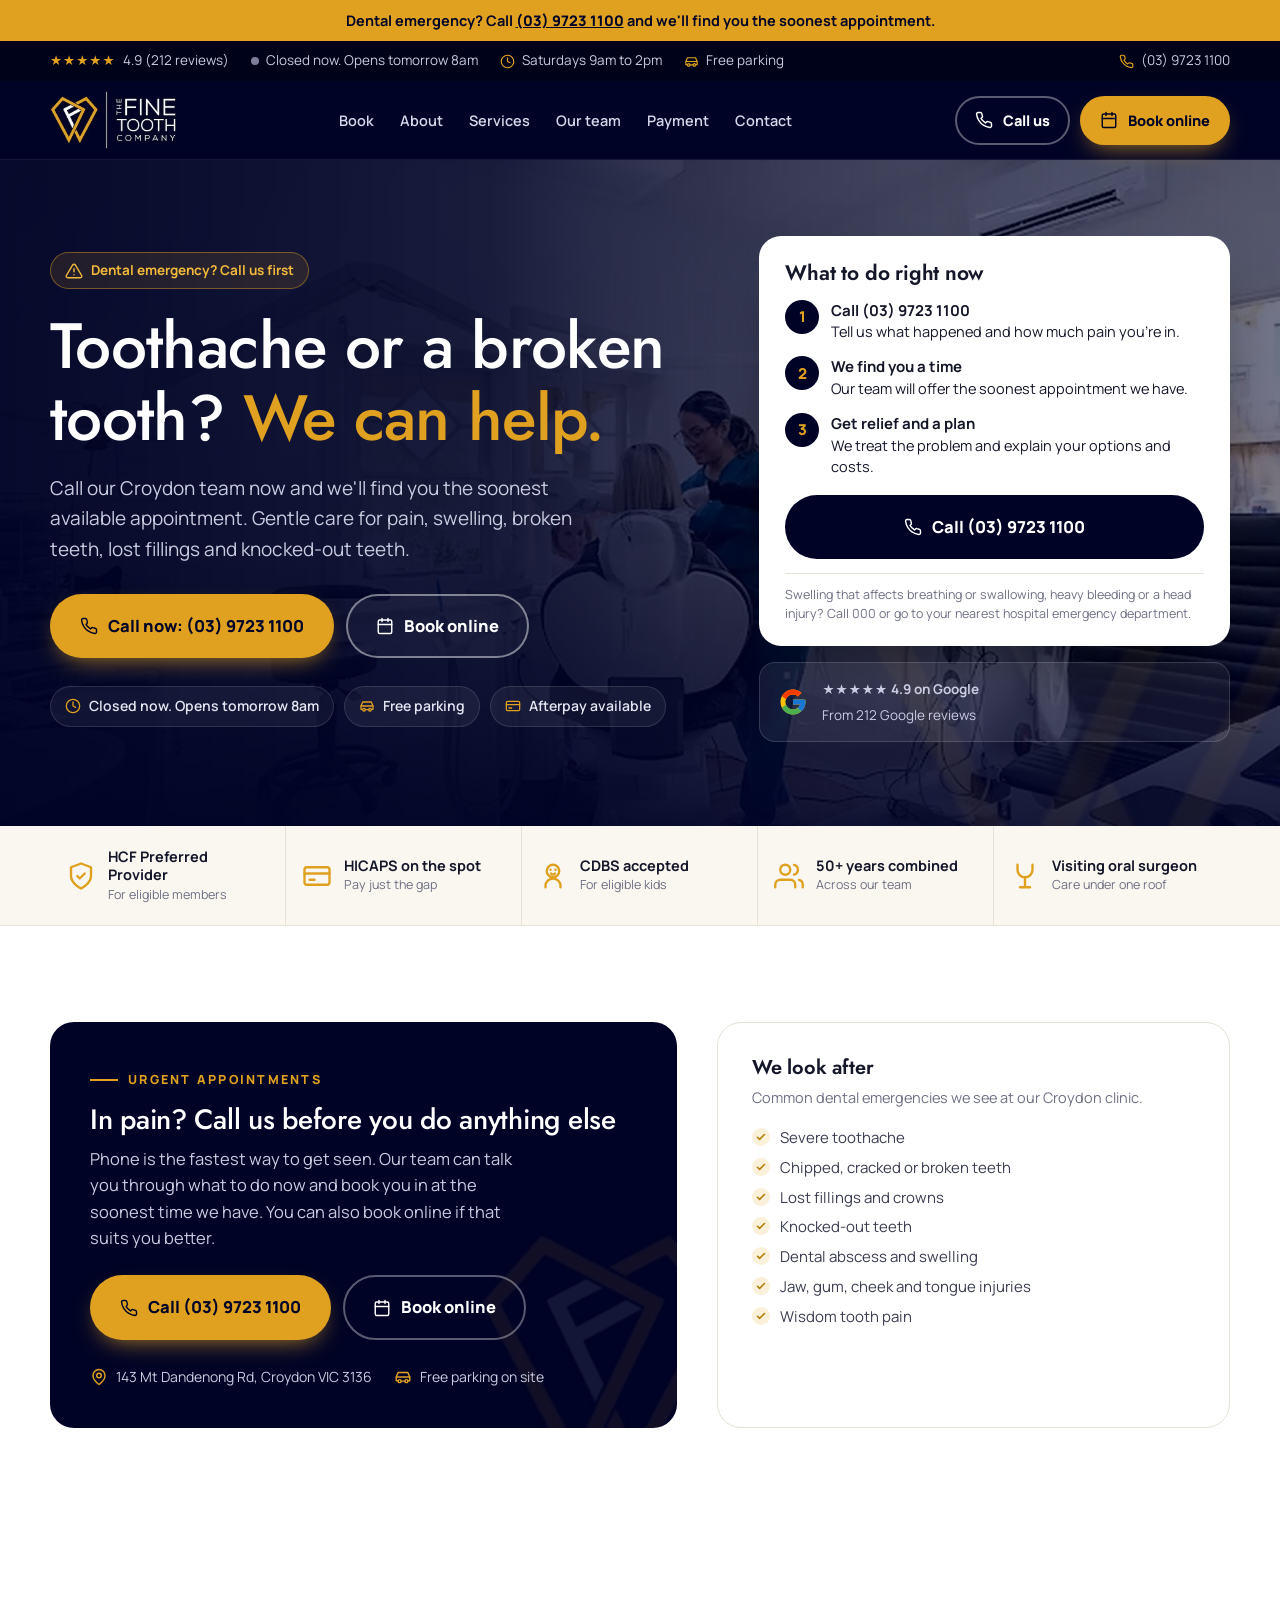
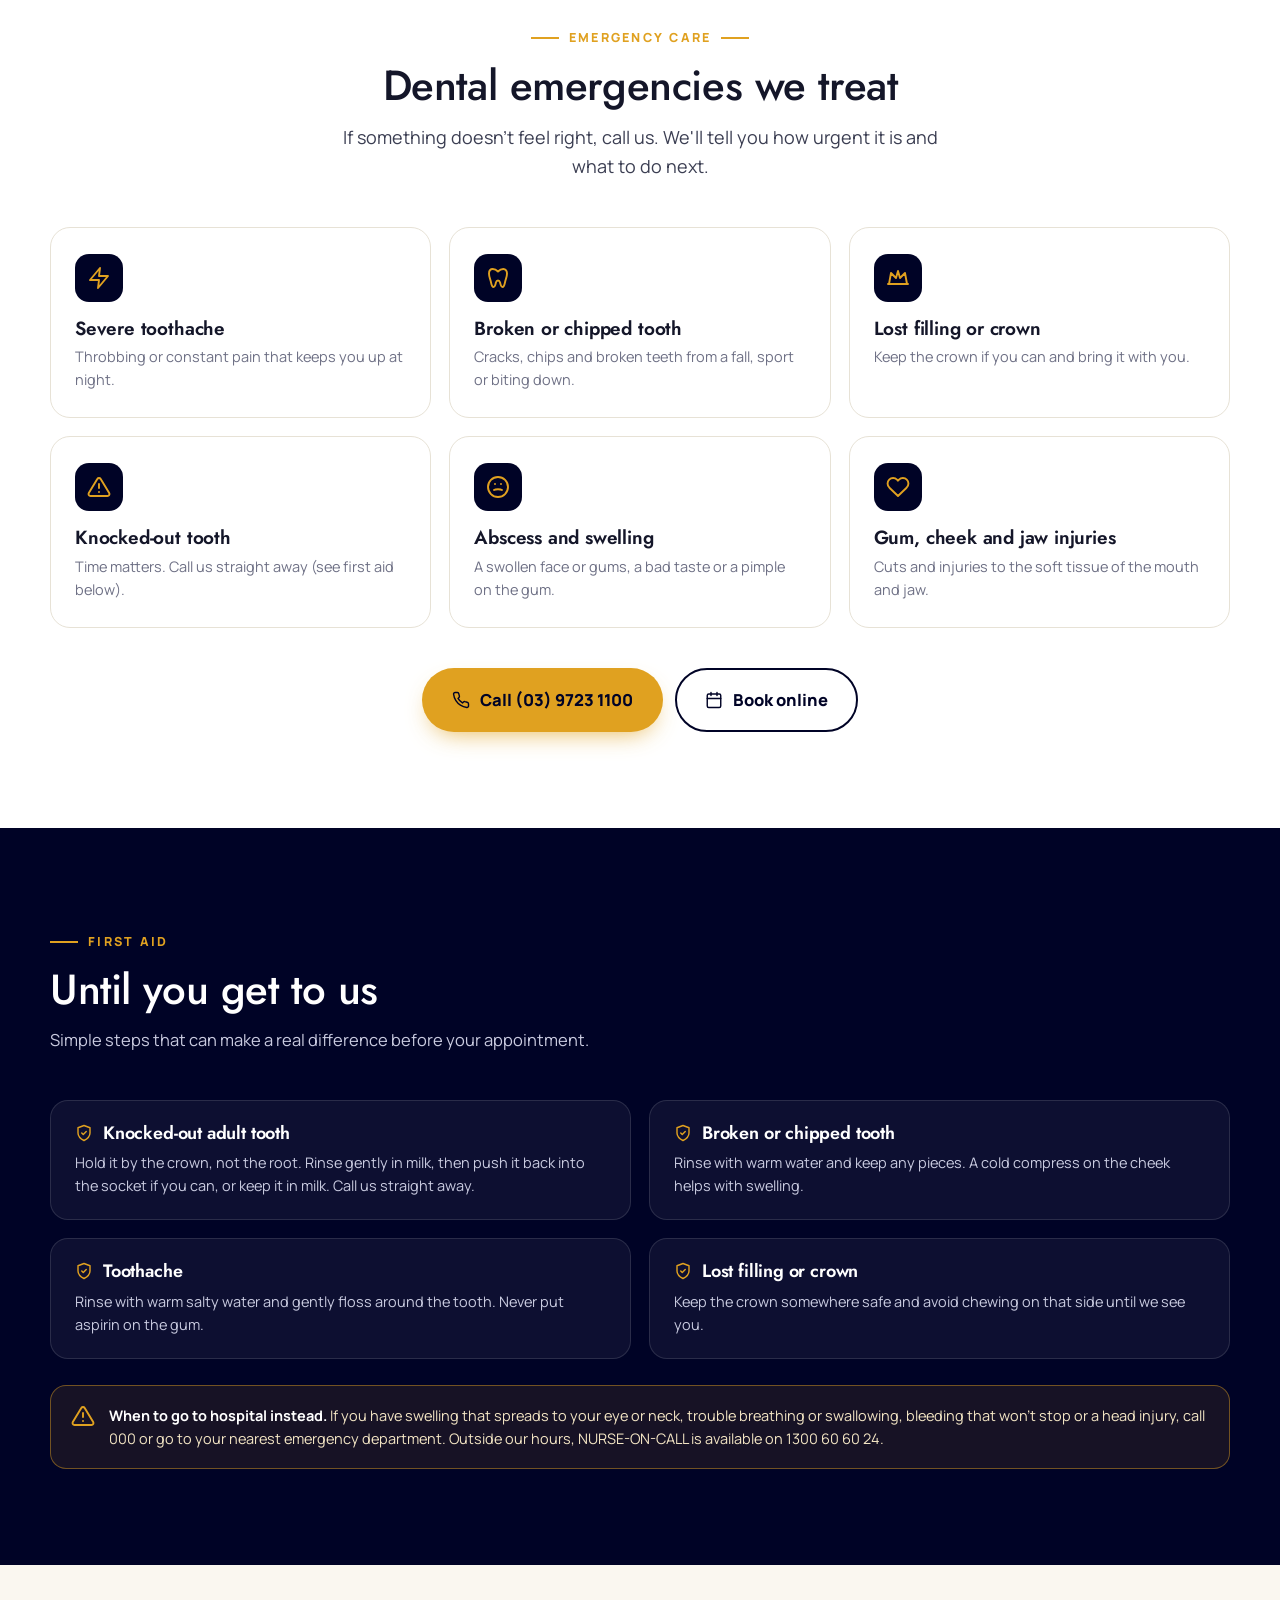
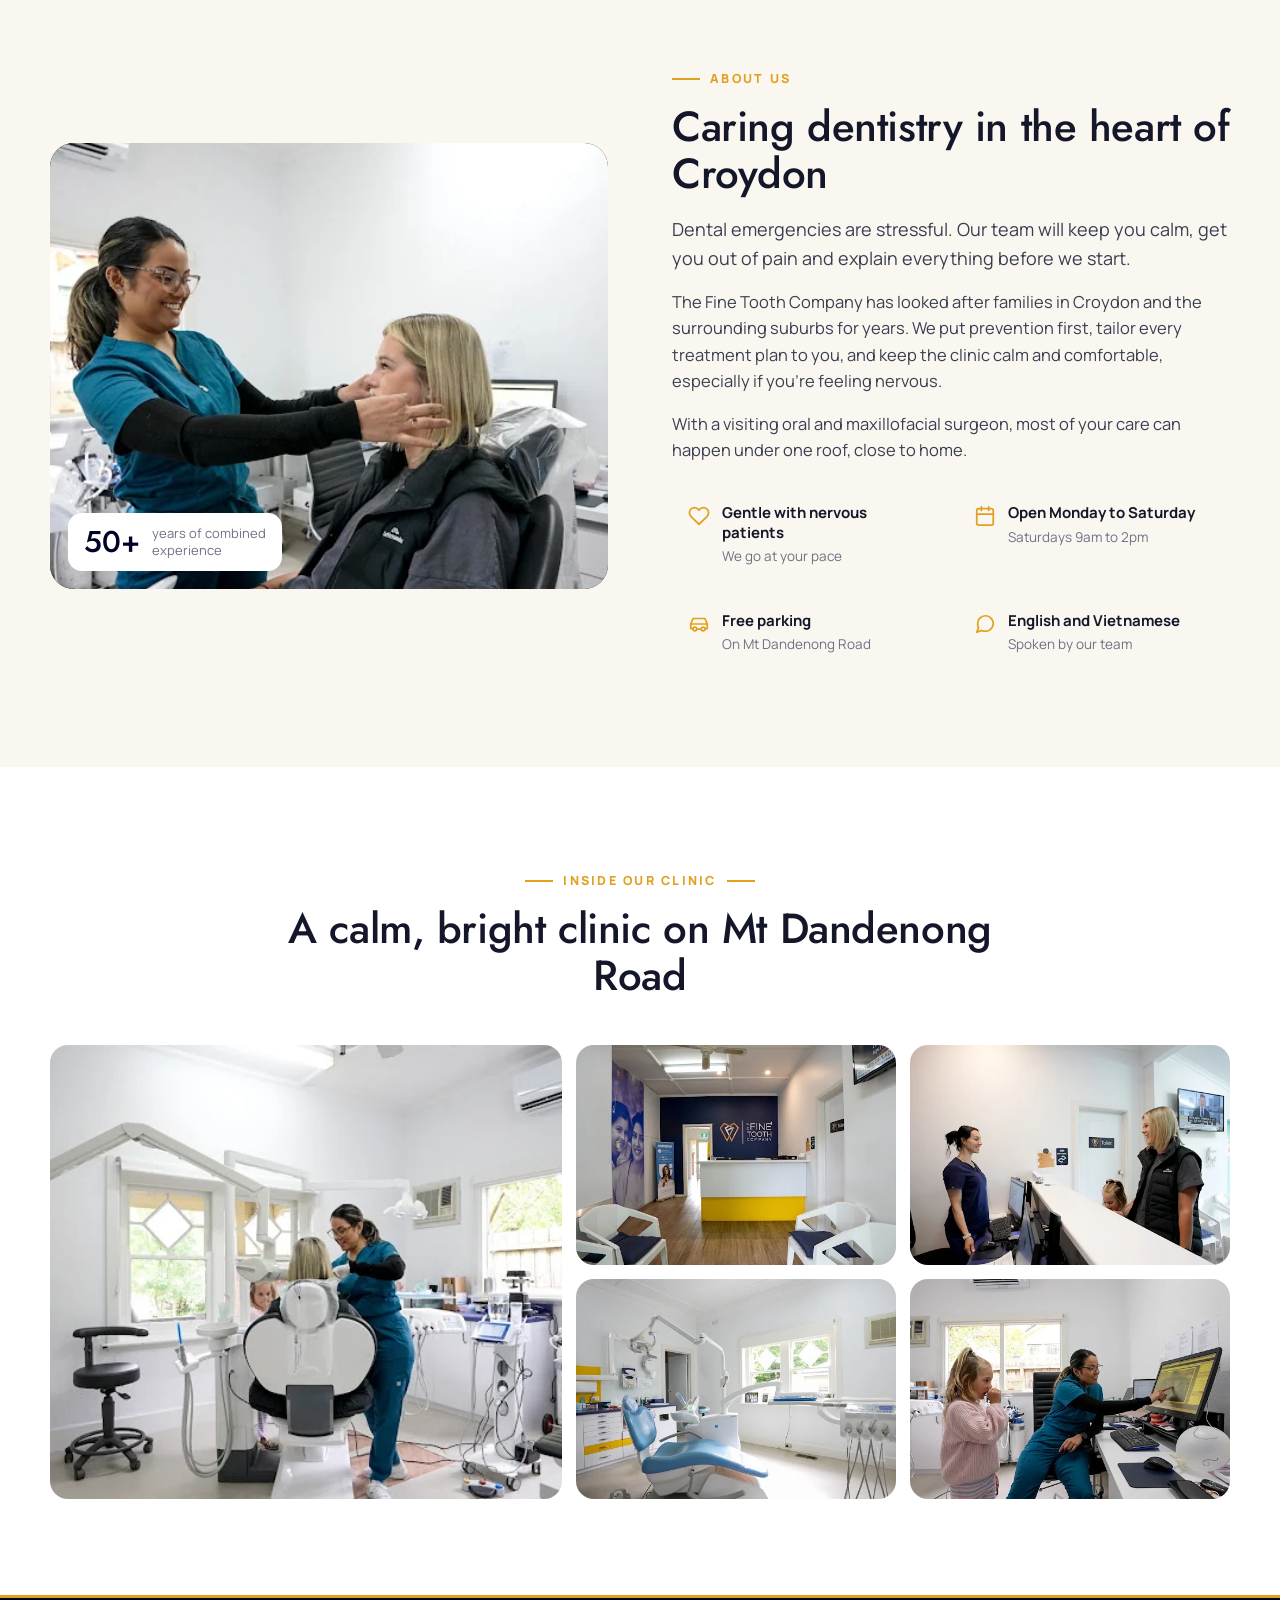
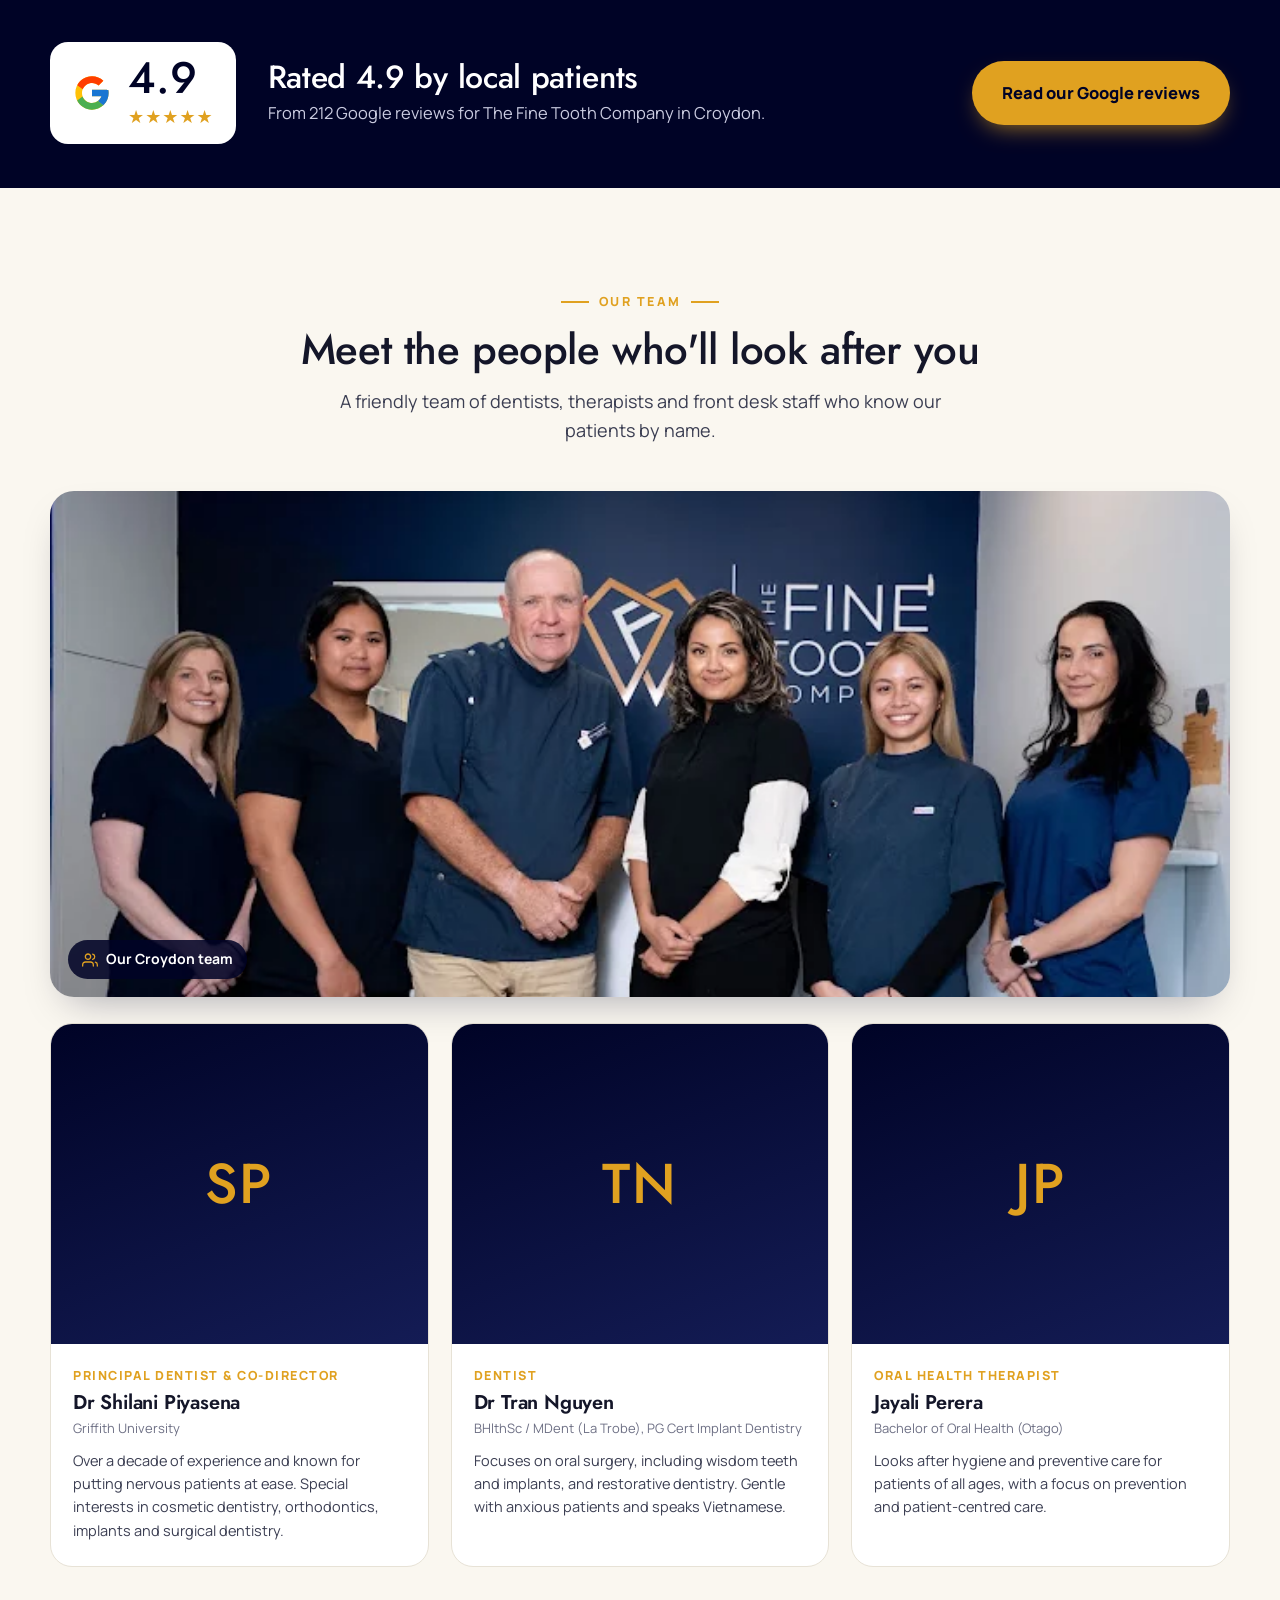
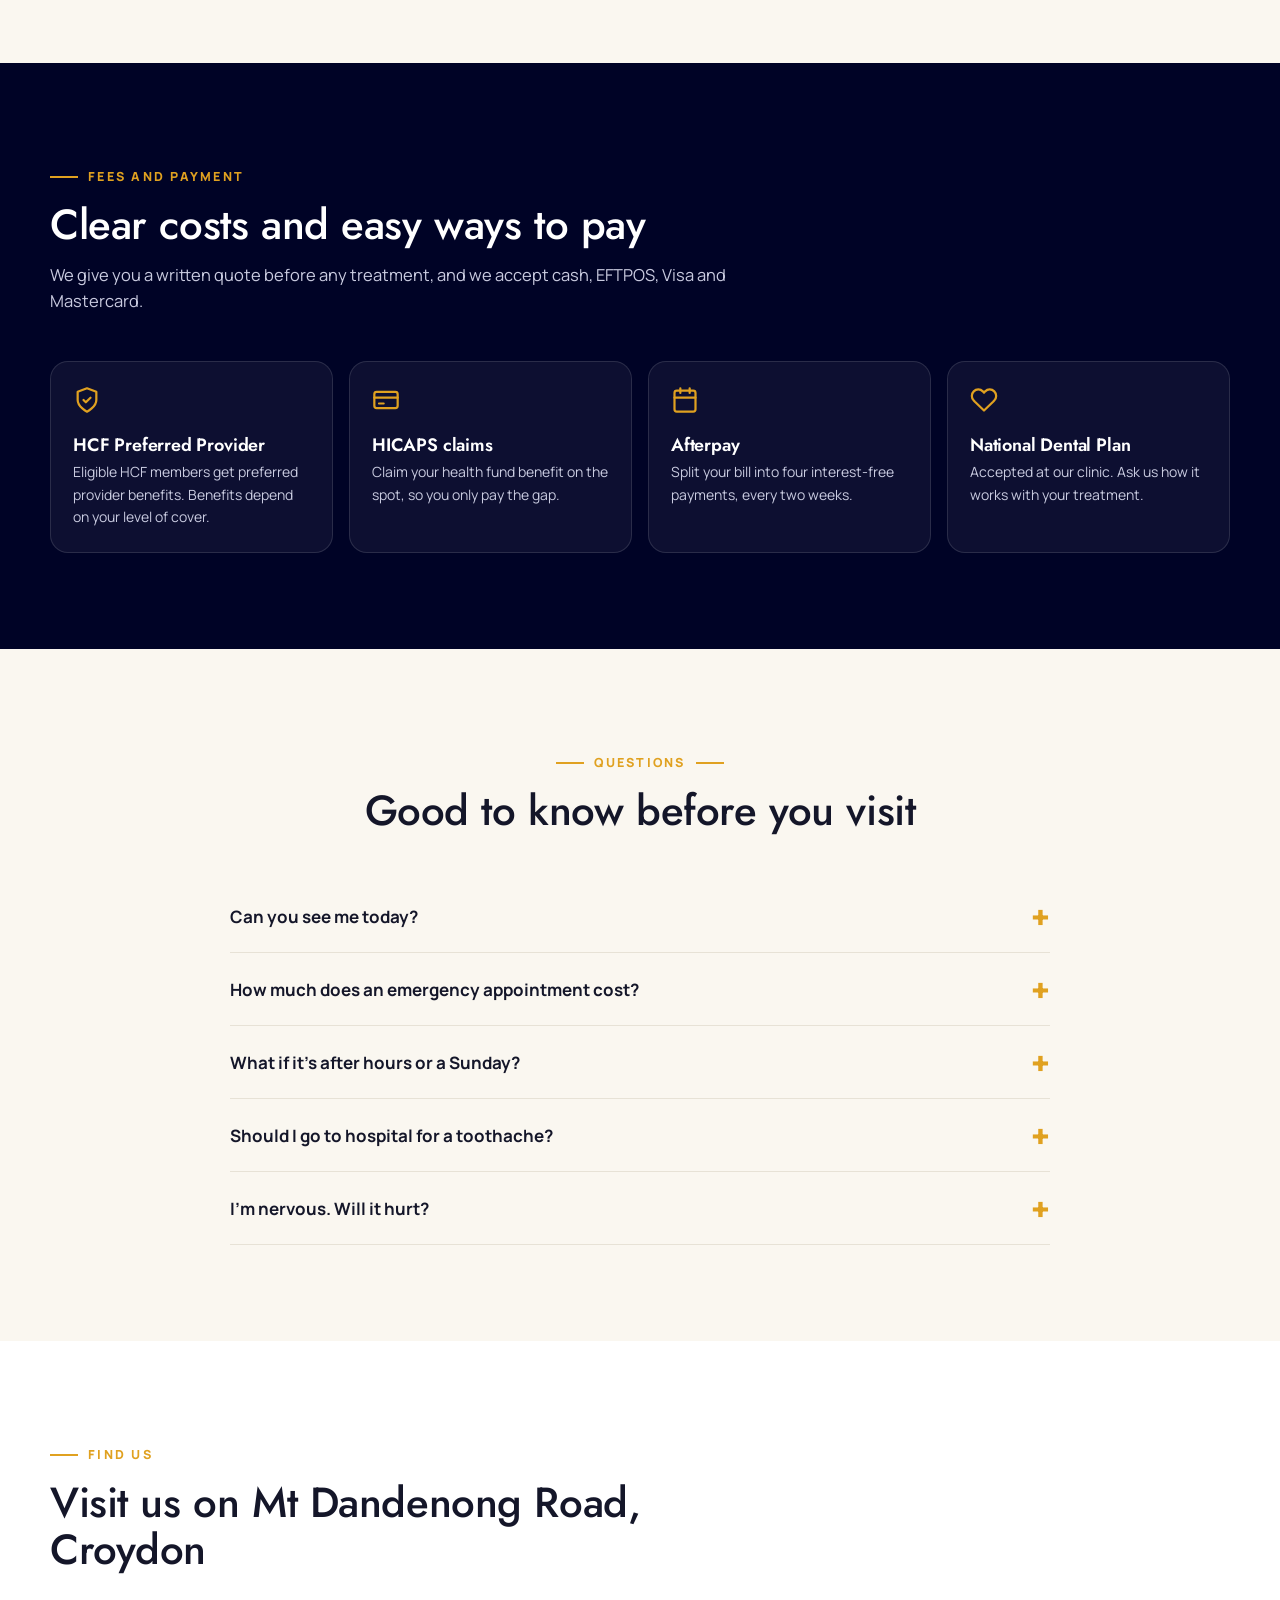
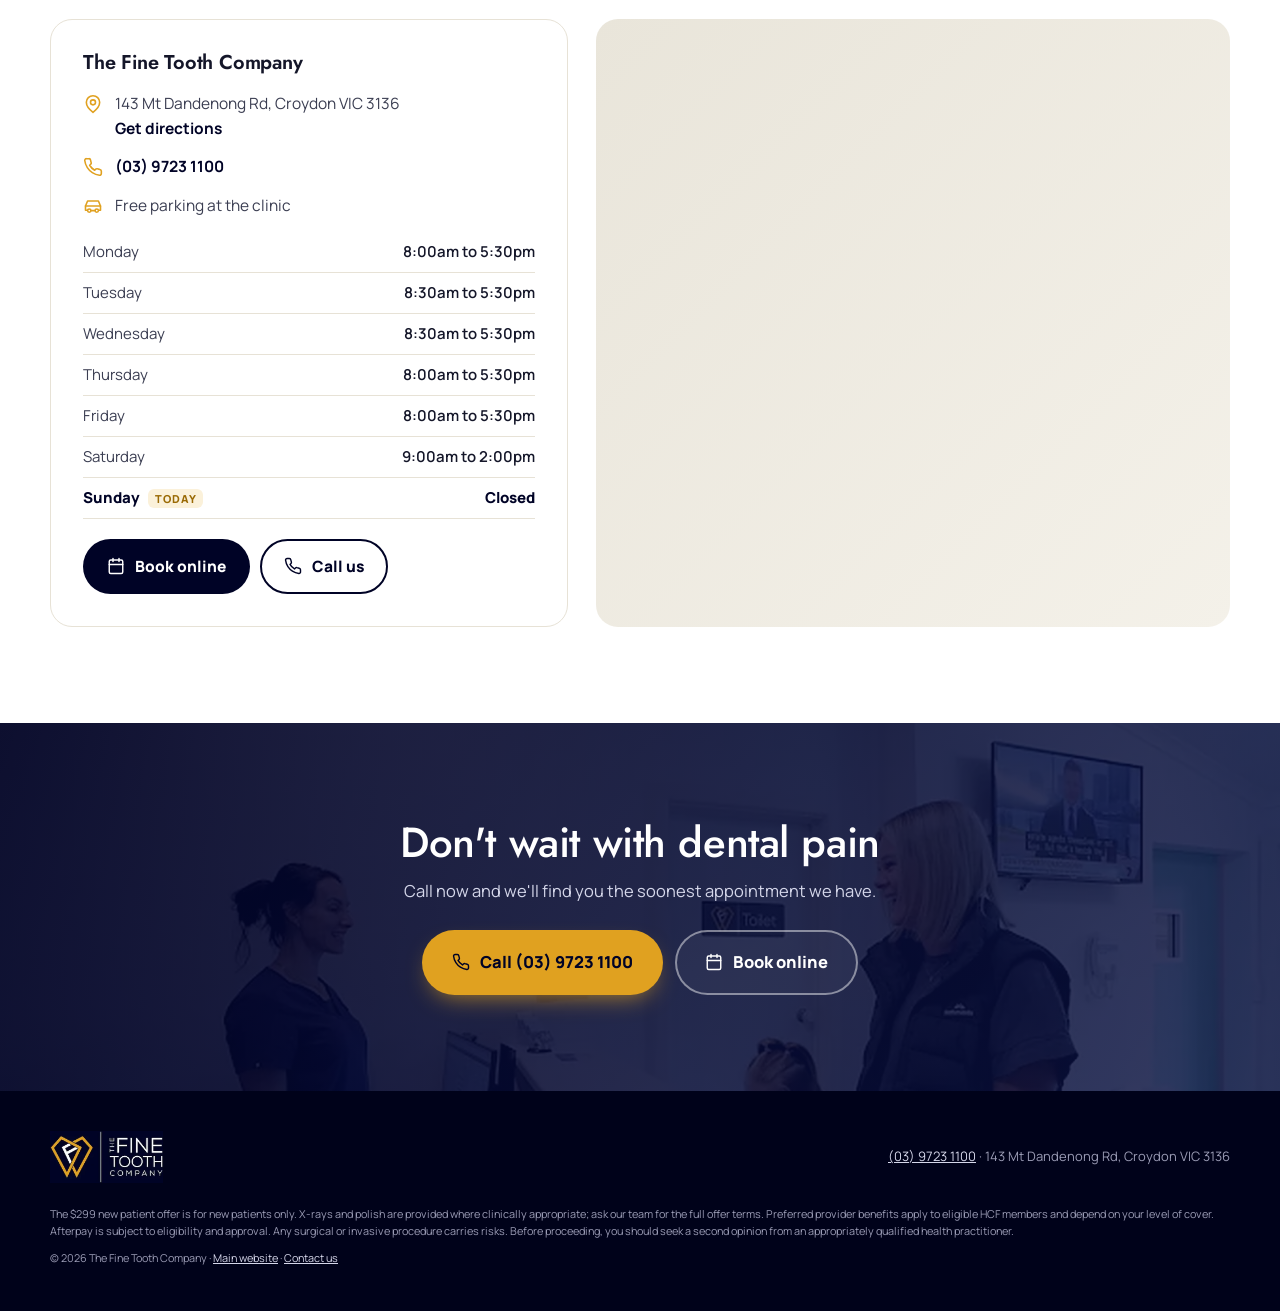
==== commit c1494e38: "Add files via upload" ====
--- a/emergency-dentist/index.html
+++ b/emergency-dentist/index.html
@@ -14,8 +14,8 @@
 <!-- Practice settings: edit here. Leave rating blank and the badge says "Read our Google reviews". -->
 <script>
   window.TFTC = {
-    rating: "",            /* e.g. "4.9" once confirmed from the Google Business Profile */
-    reviewCount: "106",
+    rating: "4.9",         /* from the Google Business Profile */
+    reviewCount: "212",
     reviewsUrl: "https://www.google.com/maps/search/?api=1&query=The+Fine+Tooth+Company+143+Mt+Dandenong+Rd+Croydon+VIC+3136",
     hours: { "Monday": ["8:00", "17:30"], "Tuesday": ["8:30", "17:30"], "Wednesday": ["8:30", "17:30"], "Thursday": ["8:00", "17:30"], "Friday": ["8:00", "17:30"], "Saturday": ["9:00", "14:00"] }   /* 24h, Melbourne time. Used for "Open now" and today's row */
   };
@@ -26,13 +26,14 @@
 <link rel="preconnect" href="https://fonts.gstatic.com" crossorigin>
 <link href="https://fonts.googleapis.com/css2?family=Jost:wght@400;500;600&family=Manrope:wght@500;600;700;800&display=swap" rel="stylesheet">
 <link rel="stylesheet" href="../assets/css/styles.css">
+<link rel="preload" as="image" href="../assets/img/bg-treatment.webp">
 </head>
 <body data-page="emergency">
 <noscript><iframe src="https://www.googletagmanager.com/ns.html?id=GTM-TN893VDN" height="0" width="0" style="display:none;visibility:hidden"></iframe></noscript>
 <div class="urgent-banner">Dental emergency? Call <a class="js-call" href="tel:+61397231100" data-loc="urgent-banner">(03) 9723 1100</a> and we'll find you the soonest appointment.</div>
 <div class="topbar"><div class="wrap">
   <div class="tb-items">
-    <a class="tb-item" data-reviews-link href="https://www.google.com/maps/search/?api=1&query=The+Fine+Tooth+Company+143+Mt+Dandenong+Rd+Croydon+VIC+3136" target="_blank" rel="noopener"><span class="stars">★★★★★</span><span data-reviews-short>Google reviews</span></a>
+    <a class="tb-item" data-reviews-link href="https://www.google.com/maps/search/?api=1&query=The+Fine+Tooth+Company+143+Mt+Dandenong+Rd+Croydon+VIC+3136" target="_blank" rel="noopener"><span class="stars">★★★★★</span><span data-reviews-short>4.9 (212 reviews)</span></a>
     <span class="tb-item"><span class="dot" data-open-dot></span><span data-open-status>Open Mon to Sat</span></span>
     <span class="tb-item tb-hide"><svg class="ico" viewBox="0 0 24 24" fill="none" stroke="currentColor" stroke-width="1.9" stroke-linecap="round" stroke-linejoin="round" aria-hidden="true"><circle cx="12" cy="12" r="10"/><path d="M12 6v6l4 2"/></svg>Saturdays 9am to 2pm</span>
     <span class="tb-item tb-hide"><svg class="ico" viewBox="0 0 24 24" fill="none" stroke="currentColor" stroke-width="1.9" stroke-linecap="round" stroke-linejoin="round" aria-hidden="true"><path d="M19 17h2v-5l-2.5-6h-13L3 12v5h2"/><circle cx="7.5" cy="17.5" r="2"/><circle cx="16.5" cy="17.5" r="2"/><path d="M9.5 17.5h5M3 12h18"/></svg>Free parking</span>
@@ -48,6 +49,7 @@
 </div></header>
 
 <section class="hero" id="top">
+  <div class="hero-bg"><img src="../assets/img/bg-treatment.webp" alt="" width="1600" height="899" fetchpriority="high"></div>
   <div class="wrap">
     <div>
       <span class="pill"><svg class="ico" viewBox="0 0 24 24" fill="none" stroke="currentColor" stroke-width="1.9" stroke-linecap="round" stroke-linejoin="round" aria-hidden="true"><path d="M10.3 3.9L1.8 18a2 2 0 0 0 1.7 3h17a2 2 0 0 0 1.7-3L13.7 3.9a2 2 0 0 0-3.4 0z"/><path d="M12 9v4M12 17h.01"/></svg>Dental emergency? Call us first</span>
@@ -71,7 +73,7 @@
         <a class="btn btn-navy btn-lg js-call" href="tel:+61397231100" data-loc="steps-card"><svg class="ico" viewBox="0 0 24 24" fill="none" stroke="currentColor" stroke-width="1.9" stroke-linecap="round" stroke-linejoin="round" aria-hidden="true"><path d="M22 16.9v3a2 2 0 0 1-2.2 2 19.8 19.8 0 0 1-8.6-3.1 19.5 19.5 0 0 1-6-6A19.8 19.8 0 0 1 2.1 4.2 2 2 0 0 1 4.1 2h3a2 2 0 0 1 2 1.7c.1 1 .4 1.9.7 2.8a2 2 0 0 1-.5 2.1L8 9.9a16 16 0 0 0 6 6l1.3-1.3a2 2 0 0 1 2.1-.4c.9.3 1.8.6 2.8.7a2 2 0 0 1 1.7 2z"/></svg>Call (03) 9723 1100</a>
         <div class="warn">Swelling that affects breathing or swallowing, heavy bleeding or a head injury? Call 000 or go to your nearest hospital emergency department.</div>
       </div>
-      <a class="review-card" data-reviews-link href="https://www.google.com/maps/search/?api=1&query=The+Fine+Tooth+Company+143+Mt+Dandenong+Rd+Croydon+VIC+3136" target="_blank" rel="noopener"><svg viewBox="0 0 48 48" aria-hidden="true"><path fill="#FFC107" d="M43.6 20.5H42V20H24v8h11.3C33.7 32.7 29.2 36 24 36c-6.6 0-12-5.4-12-12s5.4-12 12-12c3 0 5.8 1.1 7.9 3l5.7-5.7C34 6.1 29.3 4 24 4 12.9 4 4 12.9 4 24s8.9 20 20 20 20-8.9 20-20c0-1.3-.1-2.6-.4-3.5z"/><path fill="#FF3D00" d="M6.3 14.7l6.6 4.8C14.7 15.1 19 12 24 12c3 0 5.8 1.1 7.9 3l5.7-5.7C34 6.1 29.3 4 24 4 16.3 4 9.7 8.3 6.3 14.7z"/><path fill="#4CAF50" d="M24 44c5.2 0 9.9-2 13.4-5.2l-6.2-5.2C29.2 35.1 26.7 36 24 36c-5.2 0-9.6-3.3-11.3-7.9l-6.5 5C9.5 39.6 16.2 44 24 44z"/><path fill="#1976D2" d="M43.6 20.5H42V20H24v8h11.3c-.8 2.2-2.2 4.2-4.1 5.6l6.2 5.2C37 39.2 44 34 44 24c0-1.3-.1-2.6-.4-3.5z"/></svg><div><strong><span class="stars">★★★★★</span> <span data-reviews-title>Read our Google reviews</span></strong><span data-reviews-sub>From 106 Google reviews</span></div></a>
+      <a class="review-card" data-reviews-link href="https://www.google.com/maps/search/?api=1&query=The+Fine+Tooth+Company+143+Mt+Dandenong+Rd+Croydon+VIC+3136" target="_blank" rel="noopener"><svg viewBox="0 0 48 48" aria-hidden="true"><path fill="#FFC107" d="M43.6 20.5H42V20H24v8h11.3C33.7 32.7 29.2 36 24 36c-6.6 0-12-5.4-12-12s5.4-12 12-12c3 0 5.8 1.1 7.9 3l5.7-5.7C34 6.1 29.3 4 24 4 12.9 4 4 12.9 4 24s8.9 20 20 20 20-8.9 20-20c0-1.3-.1-2.6-.4-3.5z"/><path fill="#FF3D00" d="M6.3 14.7l6.6 4.8C14.7 15.1 19 12 24 12c3 0 5.8 1.1 7.9 3l5.7-5.7C34 6.1 29.3 4 24 4 16.3 4 9.7 8.3 6.3 14.7z"/><path fill="#4CAF50" d="M24 44c5.2 0 9.9-2 13.4-5.2l-6.2-5.2C29.2 35.1 26.7 36 24 36c-5.2 0-9.6-3.3-11.3-7.9l-6.5 5C9.5 39.6 16.2 44 24 44z"/><path fill="#1976D2" d="M43.6 20.5H42V20H24v8h11.3c-.8 2.2-2.2 4.2-4.1 5.6l6.2 5.2C37 39.2 44 34 44 24c0-1.3-.1-2.6-.4-3.5z"/></svg><div><strong><span class="stars">★★★★★</span> <span data-reviews-title>4.9 on Google</span></strong><span data-reviews-sub>From 212 Google reviews</span></div></a>
     </div>
   </div>
 </section>
@@ -111,7 +113,7 @@
 <section class="block cream" id="about">
   <div class="wrap about-grid">
     <div class="photo reveal">
-      <img src="https://finetooth.com.au/wp-content/uploads/2025/11/about-img.jpg" alt="Inside The Fine Tooth Company dental clinic in Croydon" width="900" height="720" loading="lazy" onerror="this.remove()">
+      <img src="../assets/img/jaw-check.webp" alt="A dentist gently checking a patient's jaw at The Fine Tooth Company" width="680" height="382" loading="lazy">
       <div class="tag"><b>50+</b><span>years of combined<br>experience</span></div>
     </div>
     <div class="about-copy reveal">
@@ -130,9 +132,25 @@
   </div>
 </section>
 
+<section class="block" id="clinic">
+  <div class="wrap">
+    <div class="sec-head center"><span class="kicker">Inside our clinic</span><h2>A calm, bright clinic on Mt Dandenong Road</h2></div>
+    <div class="gallery reveal"><figure class="g-big"><img src="../assets/img/treatment.webp" alt="A dentist treating a patient in a bright treatment room" width="680" height="382" loading="lazy"></figure><figure><img src="../assets/img/reception.webp" alt="The waiting room and reception at The Fine Tooth Company" width="680" height="382" loading="lazy"></figure><figure><img src="../assets/img/front-desk.webp" alt="A patient being welcomed at the front desk" width="680" height="382" loading="lazy"></figure><figure><img src="../assets/img/treatment-room.webp" alt="A bright, modern treatment room" width="680" height="382" loading="lazy"></figure><figure><img src="../assets/img/kids-xray.webp" alt="A dentist showing a child her X-ray on screen" width="680" height="382" loading="lazy"></figure></div>
+  </div>
+</section>
+
+<section class="reviews-band">
+  <div class="wrap">
+    <div class="rv-score"><svg viewBox="0 0 48 48" aria-hidden="true"><path fill="#FFC107" d="M43.6 20.5H42V20H24v8h11.3C33.7 32.7 29.2 36 24 36c-6.6 0-12-5.4-12-12s5.4-12 12-12c3 0 5.8 1.1 7.9 3l5.7-5.7C34 6.1 29.3 4 24 4 12.9 4 4 12.9 4 24s8.9 20 20 20 20-8.9 20-20c0-1.3-.1-2.6-.4-3.5z"/><path fill="#FF3D00" d="M6.3 14.7l6.6 4.8C14.7 15.1 19 12 24 12c3 0 5.8 1.1 7.9 3l5.7-5.7C34 6.1 29.3 4 24 4 16.3 4 9.7 8.3 6.3 14.7z"/><path fill="#4CAF50" d="M24 44c5.2 0 9.9-2 13.4-5.2l-6.2-5.2C29.2 35.1 26.7 36 24 36c-5.2 0-9.6-3.3-11.3-7.9l-6.5 5C9.5 39.6 16.2 44 24 44z"/><path fill="#1976D2" d="M43.6 20.5H42V20H24v8h11.3c-.8 2.2-2.2 4.2-4.1 5.6l6.2 5.2C37 39.2 44 34 44 24c0-1.3-.1-2.6-.4-3.5z"/></svg><div><div class="rv-num">4.9</div><div class="stars rv-stars">★★★★★</div></div></div>
+    <div class="rv-copy"><h2>Rated 4.9 by local patients</h2><p>From 212 Google reviews for The Fine Tooth Company in Croydon.</p></div>
+    <a class="btn btn-gold btn-lg" href="https://www.google.com/maps/search/?api=1&query=The+Fine+Tooth+Company+143+Mt+Dandenong+Rd+Croydon+VIC+3136" target="_blank" rel="noopener">Read our Google reviews</a>
+  </div>
+</section>
+
 <section class="block cream" id="team">
   <div class="wrap">
-    <div class="sec-head center"><span class="kicker">Our team</span><h2>Meet the people who'll look after you</h2></div>
+    <div class="sec-head center"><span class="kicker">Our team</span><h2>Meet the people who'll look after you</h2><p class="lead center">A friendly team of dentists, therapists and front desk staff who know our patients by name.</p></div>
+    <figure class="team-photo reveal"><img src="../assets/img/team.webp" alt="The Fine Tooth Company team in front of the clinic's reception wall" width="680" height="454" loading="lazy"><figcaption><svg class="ico" viewBox="0 0 24 24" fill="none" stroke="currentColor" stroke-width="1.9" stroke-linecap="round" stroke-linejoin="round" aria-hidden="true"><path d="M17 21v-2a4 4 0 0 0-4-4H5a4 4 0 0 0-4 4v2"/><circle cx="9" cy="7" r="4"/><path d="M23 21v-2a4 4 0 0 0-3-3.9M16 3.1a4 4 0 0 1 0 7.8"/></svg>Our Croydon team</figcaption></figure>
     <div class="team"><div class="member reveal"><div class="ph"><span class="ini">SP</span><img src="https://finetooth.com.au/wp-content/uploads/2025/11/shilani.png" alt="Dr Shilani Piyasena" loading="lazy" onerror="this.remove()"></div>
       <div class="body"><div class="role">Principal Dentist & Co-Director</div><h3>Dr Shilani Piyasena</h3><div class="q">Griffith University</div><p>Over a decade of experience and known for putting nervous patients at ease. Special interests in cosmetic dentistry, orthodontics, implants and surgical dentistry.</p></div></div><div class="member reveal"><div class="ph"><span class="ini">TN</span><img src="https://finetooth.com.au/wp-content/uploads/2025/11/tran-2025.png" alt="Dr Tran Nguyen" loading="lazy" onerror="this.remove()"></div>
       <div class="body"><div class="role">Dentist</div><h3>Dr Tran Nguyen</h3><div class="q">BHlthSc / MDent (La Trobe), PG Cert Implant Dentistry</div><p>Focuses on oral surgery, including wisdom teeth and implants, and restorative dentistry. Gentle with anxious patients and speaks Vietnamese.</p></div></div><div class="member reveal"><div class="ph"><span class="ini">JP</span><img src="https://finetooth.com.au/wp-content/uploads/2026/04/shilani-1-copy-1.webp" alt="Jayali Perera" loading="lazy" onerror="this.remove()"></div>
@@ -170,7 +188,7 @@
     </div>
   </div>
 </section>
-<section class="final"><div class="wrap"><h2>Don't wait with dental pain</h2><p>Call now and we'll find you the soonest appointment we have.</p><div class="row"><a class="btn btn-gold btn-lg js-call" href="tel:+61397231100" data-loc="final"><svg class="ico" viewBox="0 0 24 24" fill="none" stroke="currentColor" stroke-width="1.9" stroke-linecap="round" stroke-linejoin="round" aria-hidden="true"><path d="M22 16.9v3a2 2 0 0 1-2.2 2 19.8 19.8 0 0 1-8.6-3.1 19.5 19.5 0 0 1-6-6A19.8 19.8 0 0 1 2.1 4.2 2 2 0 0 1 4.1 2h3a2 2 0 0 1 2 1.7c.1 1 .4 1.9.7 2.8a2 2 0 0 1-.5 2.1L8 9.9a16 16 0 0 0 6 6l1.3-1.3a2 2 0 0 1 2.1-.4c.9.3 1.8.6 2.8.7a2 2 0 0 1 1.7 2z"/></svg>Call (03) 9723 1100</a><a class="btn btn-ghost btn-lg js-book" href="https://www.corepractice.is/practices/ftc/the-fine-tooth-company#/" target="_blank" rel="noopener" data-loc="final"><svg class="ico" viewBox="0 0 24 24" fill="none" stroke="currentColor" stroke-width="1.9" stroke-linecap="round" stroke-linejoin="round" aria-hidden="true"><rect x="3" y="4" width="18" height="18" rx="2"/><path d="M16 2v4M8 2v4M3 10h18"/></svg>Book online</a></div></div></section>
+<section class="final"><div class="final-bg"><img src="../assets/img/bg-front-desk.webp" alt="" width="1600" height="899" loading="lazy"></div><div class="wrap"><h2>Don't wait with dental pain</h2><p>Call now and we'll find you the soonest appointment we have.</p><div class="row"><a class="btn btn-gold btn-lg js-call" href="tel:+61397231100" data-loc="final"><svg class="ico" viewBox="0 0 24 24" fill="none" stroke="currentColor" stroke-width="1.9" stroke-linecap="round" stroke-linejoin="round" aria-hidden="true"><path d="M22 16.9v3a2 2 0 0 1-2.2 2 19.8 19.8 0 0 1-8.6-3.1 19.5 19.5 0 0 1-6-6A19.8 19.8 0 0 1 2.1 4.2 2 2 0 0 1 4.1 2h3a2 2 0 0 1 2 1.7c.1 1 .4 1.9.7 2.8a2 2 0 0 1-.5 2.1L8 9.9a16 16 0 0 0 6 6l1.3-1.3a2 2 0 0 1 2.1-.4c.9.3 1.8.6 2.8.7a2 2 0 0 1 1.7 2z"/></svg>Call (03) 9723 1100</a><a class="btn btn-ghost btn-lg js-book" href="https://www.corepractice.is/practices/ftc/the-fine-tooth-company#/" target="_blank" rel="noopener" data-loc="final"><svg class="ico" viewBox="0 0 24 24" fill="none" stroke="currentColor" stroke-width="1.9" stroke-linecap="round" stroke-linejoin="round" aria-hidden="true"><rect x="3" y="4" width="18" height="18" rx="2"/><path d="M16 2v4M8 2v4M3 10h18"/></svg>Book online</a></div></div></section>
 <footer class="footer"><div class="wrap">
   <div class="top"><img src="../assets/img/tftc-logo.webp" alt="The Fine Tooth Company" width="410" height="189"><div><a class="js-call" href="tel:+61397231100" data-loc="footer">(03) 9723 1100</a> · 143 Mt Dandenong Rd, Croydon VIC 3136</div></div>
   <small>The $299 new patient offer is for new patients only. X-rays and polish are provided where clinically appropriate; ask our team for the full offer terms. Preferred provider benefits apply to eligible HCF members and depend on your level of cover. Afterpay is subject to eligibility and approval. Any surgical or invasive procedure carries risks. Before proceeding, you should seek a second opinion from an appropriately qualified health practitioner.</small>
--- a/assets/css/styles.css
+++ b/assets/css/styles.css
@@ -60,7 +60,10 @@
 
 /* hero */
 .hero{position:relative;background:radial-gradient(1100px 600px at 85% 10%,#1A2470 0%,rgba(26,36,112,0) 60%),linear-gradient(180deg,var(--navy) 0%,var(--navy-2) 100%);color:#fff;overflow:hidden}
-.hero::after{content:"";position:absolute;right:-90px;bottom:-120px;width:560px;height:560px;background:url(../img/tooth-mark.png) no-repeat center/contain;opacity:.07;pointer-events:none}
+.hero-bg{position:absolute;inset:0;z-index:0}
+.hero-bg img{width:100%;height:100%;object-fit:cover;object-position:center 40%}
+.hero-bg::after{content:"";position:absolute;inset:0;background:linear-gradient(90deg,rgba(0,3,38,.96) 0%,rgba(0,3,38,.9) 38%,rgba(0,3,38,.72) 62%,rgba(0,3,38,.55) 100%),linear-gradient(0deg,rgba(0,3,38,.75) 0%,rgba(0,3,38,0) 40%)}
+.hero::after{content:"";position:absolute;right:-90px;bottom:-120px;width:560px;height:560px;background:url(../img/tooth-mark.png) no-repeat center/contain;opacity:.06;pointer-events:none;z-index:0}
 .hero .wrap{position:relative;z-index:1;display:grid;grid-template-columns:1.25fr .9fr;gap:56px;align-items:center;padding:76px 0 84px}
 .pill{display:inline-flex;align-items:center;gap:8px;background:rgba(224,161,32,.12);border:1px solid rgba(224,161,32,.45);color:var(--gold-2);
   border-radius:999px;padding:7px 14px;font-weight:700;font-size:13.5px}
@@ -168,7 +171,7 @@
 /* team */
 .team{display:grid;grid-template-columns:repeat(3,1fr);gap:22px}
 .member{background:#fff;border-radius:22px;overflow:hidden;border:1px solid var(--line)}
-.member .ph{aspect-ratio:1/1;background:linear-gradient(160deg,var(--navy) 0%,var(--navy-3) 100%);position:relative;display:grid;place-items:center}
+.member .ph{aspect-ratio:4/3.4;background:linear-gradient(160deg,var(--navy) 0%,var(--navy-3) 100%);position:relative;display:grid;place-items:center}
 .member .ph .ini{font-family:var(--head);font-size:56px;color:var(--gold);font-weight:500;letter-spacing:.04em}
 .member .ph img{position:absolute;inset:0;width:100%;height:100%;object-fit:cover;object-position:top}
 .member .body{padding:22px 22px 24px}
@@ -213,11 +216,50 @@
 .map iframe{position:absolute;inset:0;width:100%;height:100%;border:0}
 
 /* final cta */
-.final{background:linear-gradient(120deg,var(--navy) 0%,var(--navy-3) 100%);color:#C9CBE0;padding:72px 0;text-align:center;position:relative;overflow:hidden}
-.final::after{content:"";position:absolute;left:-80px;top:-80px;width:320px;height:320px;background:url(../img/tooth-mark.png) no-repeat center/contain;opacity:.07}
+.final{background:var(--navy);color:#D5D7EA;padding:96px 0;text-align:center;position:relative;overflow:hidden}
+.final-bg{position:absolute;inset:0}
+.final-bg img{width:100%;height:100%;object-fit:cover;object-position:center 35%}
+.final-bg::after{content:"";position:absolute;inset:0;background:linear-gradient(120deg,rgba(0,3,38,.92) 0%,rgba(10,17,64,.82) 100%)}
+.final .wrap{position:relative;z-index:1}
+
 .final h2{color:#fff;margin-bottom:12px}
 .final p{max-width:560px;margin:0 auto 26px}
 .final .row{display:flex;gap:12px;justify-content:center;flex-wrap:wrap}
+
+/* split feature */
+.split{display:grid;grid-template-columns:1fr 1fr;gap:64px;align-items:center}
+.split-img{position:relative;padding:0 0 70px 0}
+.split-img img:first-child{margin-left:auto;width:88%}
+.split-img img{border-radius:24px;width:100%;height:auto;aspect-ratio:16/10;object-fit:cover;box-shadow:var(--shadow)}
+.split-img img.inset{position:absolute;left:-14px;bottom:0;width:34%;aspect-ratio:3/4;border:6px solid var(--cream);border-radius:20px}
+.ticks.big li{font-size:16px}
+
+/* gallery */
+.gallery{display:grid;grid-template-columns:1.6fr 1fr 1fr;grid-template-rows:220px 220px;gap:14px}
+.gallery figure{margin:0;border-radius:18px;overflow:hidden;background:var(--cream)}
+.gallery img{width:100%;height:100%;object-fit:cover;transition:transform .5s ease}
+.gallery figure:hover img{transform:scale(1.04)}
+.gallery .g-big{grid-row:span 2}
+
+/* team photo */
+.team-photo{margin:0 0 26px;position:relative;border-radius:24px;overflow:hidden;box-shadow:var(--shadow)}
+.team-photo img{width:100%;height:auto;aspect-ratio:21/9;object-fit:cover;object-position:center 30%}
+.team-photo figcaption{position:absolute;left:18px;bottom:18px;display:inline-flex;gap:8px;align-items:center;background:rgba(0,3,38,.85);color:#fff;font-weight:700;font-size:14px;border-radius:999px;padding:8px 14px}
+.team-photo figcaption .ico{color:var(--gold);width:16px;height:16px}
+
+/* image cards */
+.img-card{padding:0;overflow:hidden}
+.img-card img{width:100%;height:auto;aspect-ratio:16/10;object-fit:cover}
+.img-card .cb{padding:20px 22px 24px}
+
+/* reviews band */
+.reviews-band{background:var(--navy);color:#C9CBE0;padding:44px 0;border-top:3px solid var(--gold)}
+.reviews-band .wrap{display:grid;grid-template-columns:auto 1fr auto;gap:32px;align-items:center}
+.rv-score{display:flex;align-items:center;gap:16px;background:#fff;border-radius:18px;padding:14px 22px}
+.rv-score svg{width:40px;height:40px}
+.rv-num{font-family:var(--head);font-size:44px;line-height:1;color:var(--navy);font-weight:500}
+.rv-stars{font-size:18px;margin-top:2px}
+.rv-copy h2{color:#fff;font-size:clamp(24px,2.6vw,32px);margin-bottom:4px}
 
 /* footer */
 .footer{background:#00021A;color:#9A9CB5;padding:40px 0 44px;font-size:13px}
@@ -242,7 +284,9 @@
   .trust .wrap{grid-template-columns:repeat(3,1fr)}
   .trust-item:nth-child(3){border-right:none}
   .trust-item:nth-child(n+4){border-top:1px solid var(--line)}
-  .book-grid,.about-grid,.contact-grid{grid-template-columns:1fr}
+  .book-grid,.about-grid,.contact-grid,.split{grid-template-columns:1fr}
+  .reviews-band .wrap{grid-template-columns:auto 1fr;}
+  .reviews-band .btn{grid-column:1/-1;justify-self:start}
   .pay{grid-template-columns:repeat(2,1fr)}
 }
 @media (max-width:760px){
@@ -267,6 +311,17 @@
   .book-panel,.incl,.contact-card{padding:26px}
   .offer-card .price{font-size:56px}
   .map{min-height:300px}
+  .gallery{grid-template-columns:1fr 1fr;grid-template-rows:200px 130px 130px}
+  .gallery .g-big{grid-column:1/-1;grid-row:auto}
+  .team-photo img{aspect-ratio:4/3}
+  .split-img{padding-bottom:50px}
+  .split-img{padding-bottom:0}
+  .split-img img:first-child{width:100%}
+  .split-img img.inset{display:none}
+  .reviews-band .wrap{grid-template-columns:1fr;gap:18px;text-align:left}
+  .rv-score{justify-self:start}
+  .reviews-band .btn{width:100%}
+  .hero-bg::after{background:linear-gradient(180deg,rgba(0,3,38,.82) 0%,rgba(0,3,38,.93) 45%,rgba(0,3,38,.97) 100%)}
   .footer{padding-bottom:120px}
   .mbar{display:grid;grid-template-columns:1fr 1fr;gap:10px;position:fixed;left:0;right:0;bottom:0;z-index:60;background:rgba(0,3,38,.96);backdrop-filter:blur(8px);padding:10px 12px calc(10px + env(safe-area-inset-bottom));border-top:1px solid rgba(255,255,255,.1)}
   .mbar .btn{padding:14px 10px;font-size:15px}
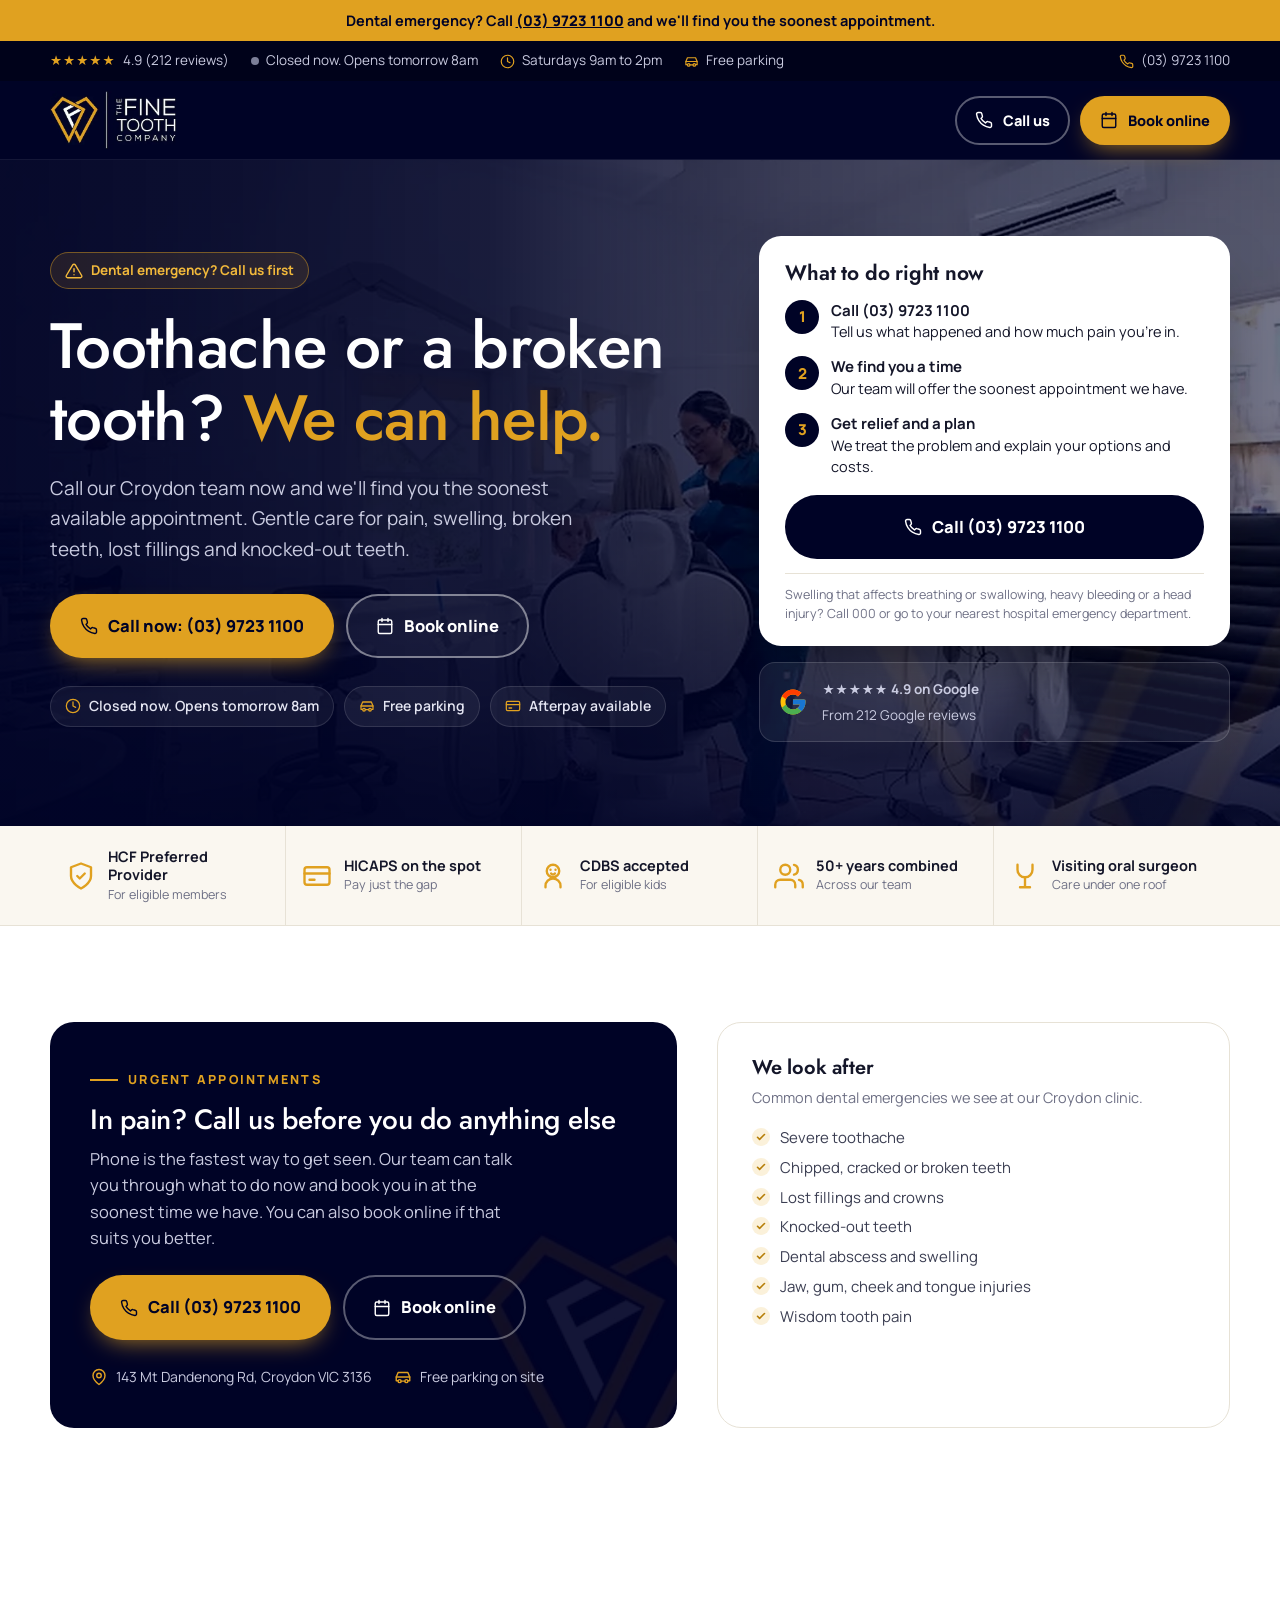
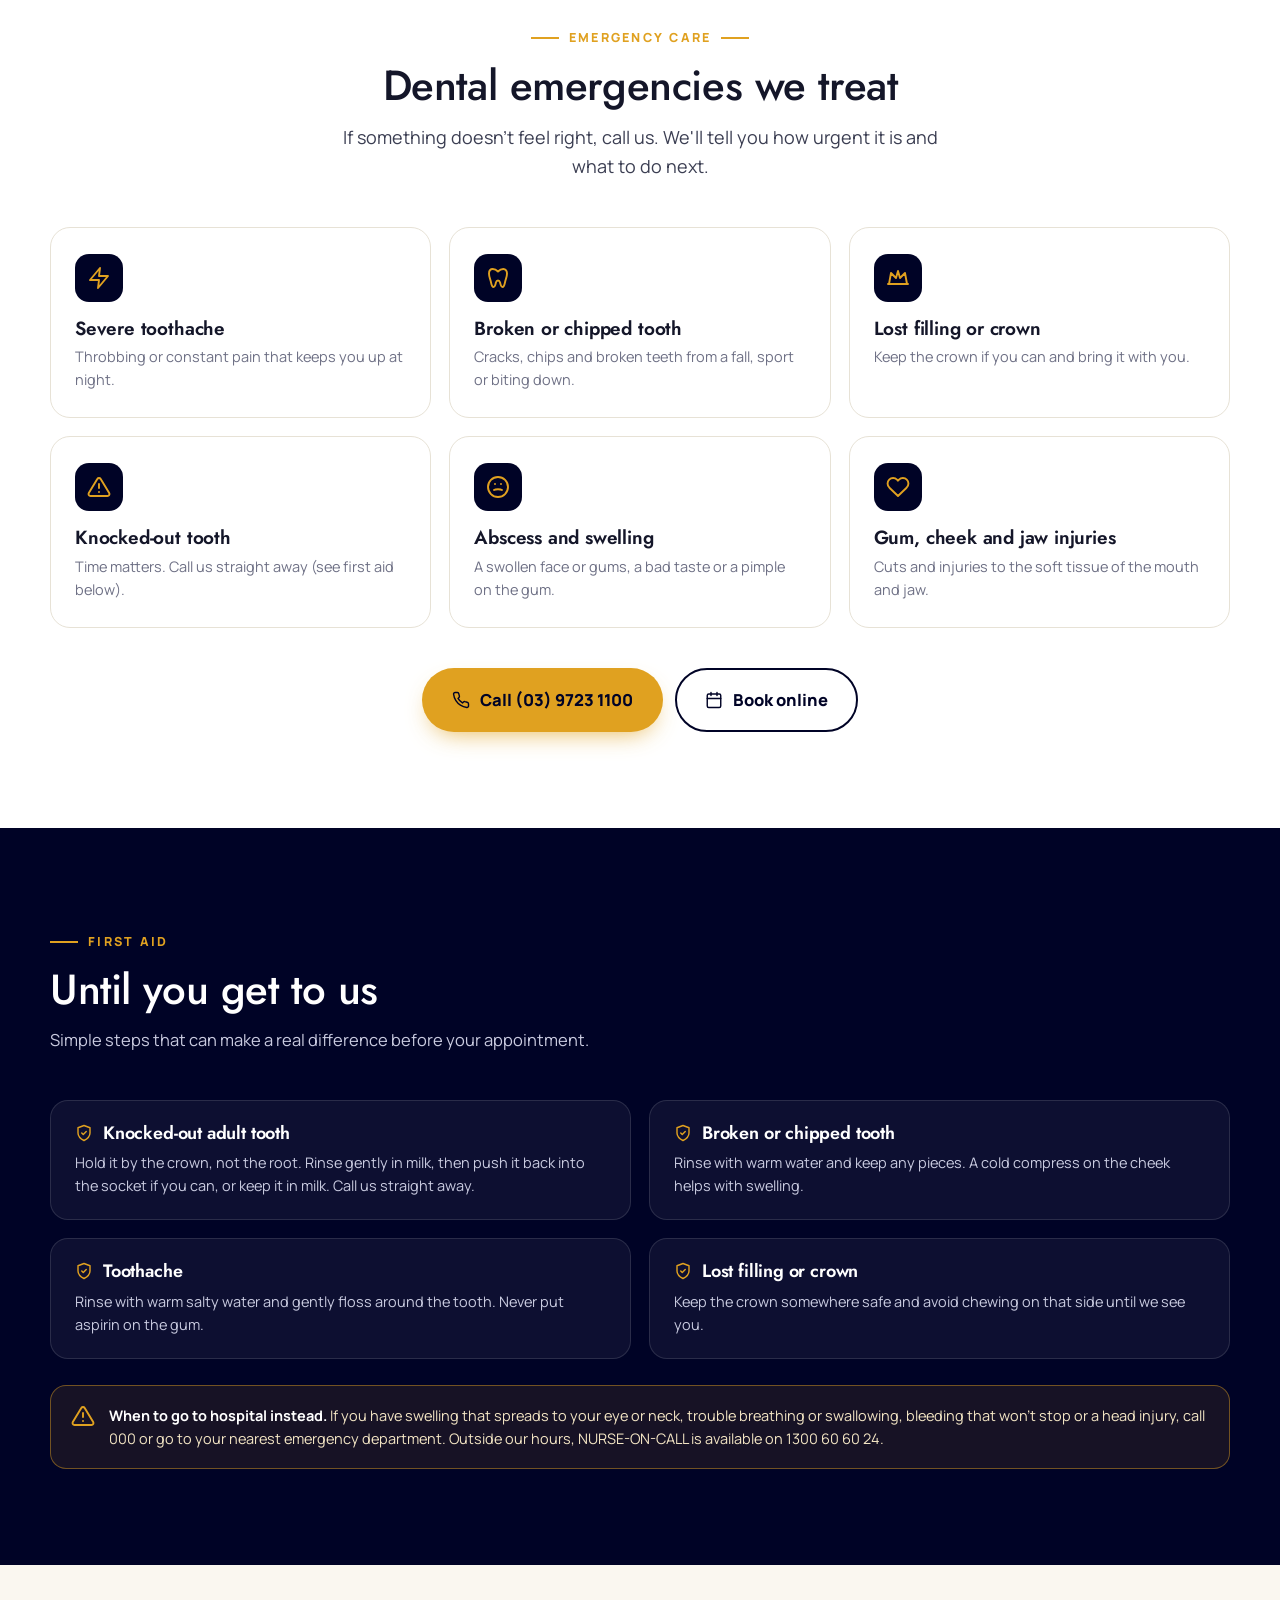
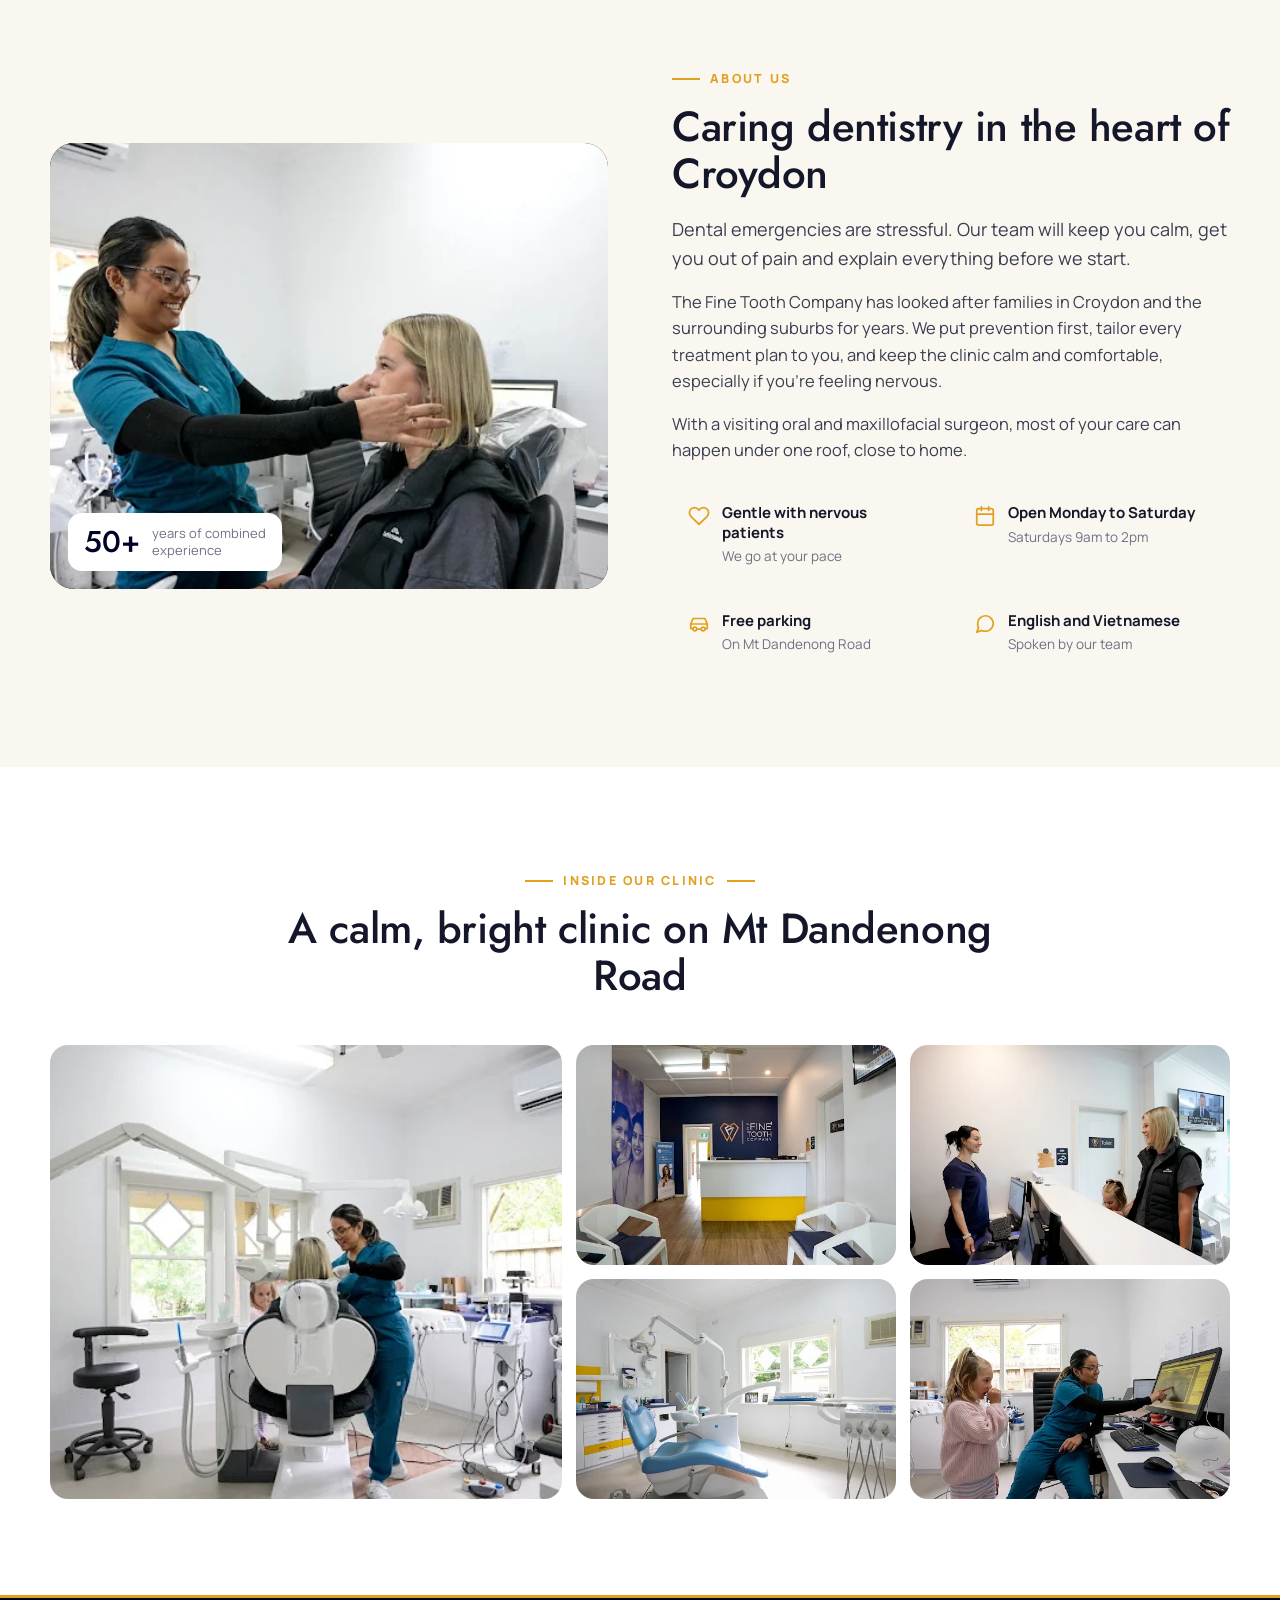
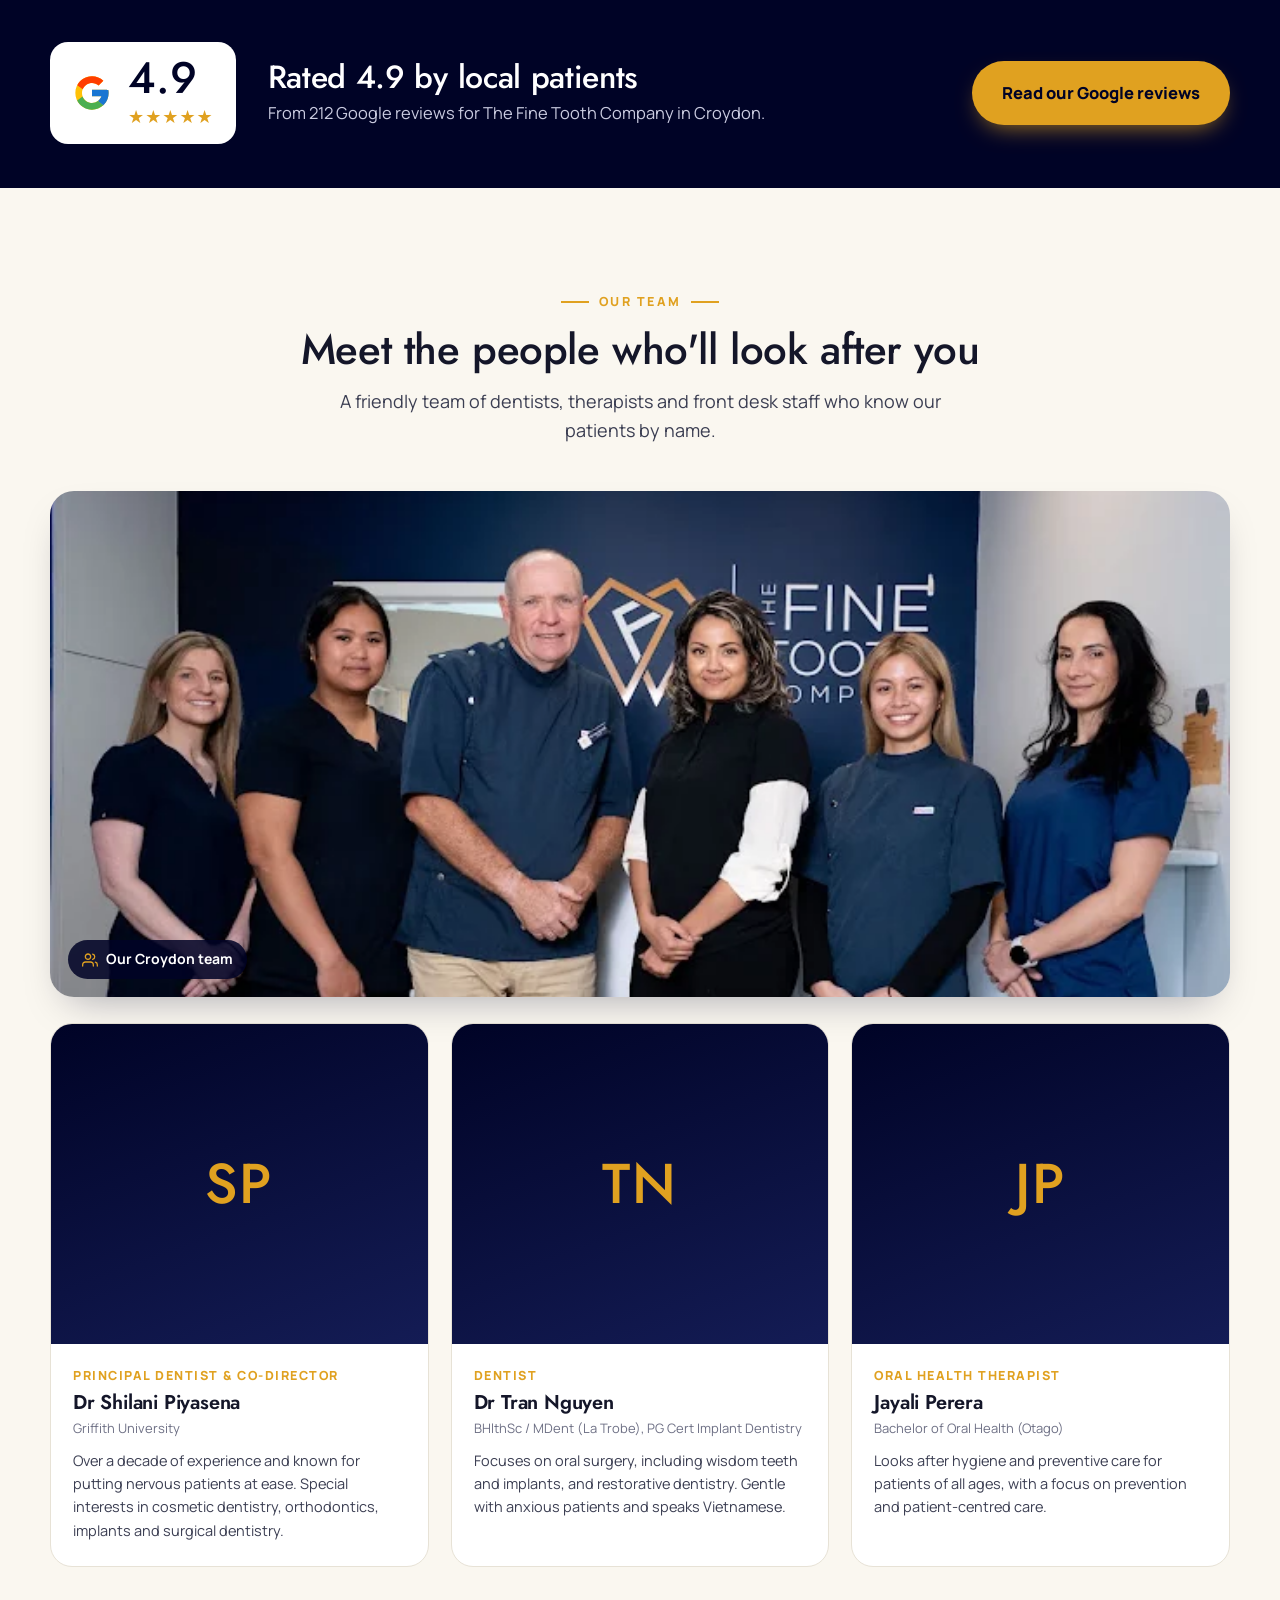
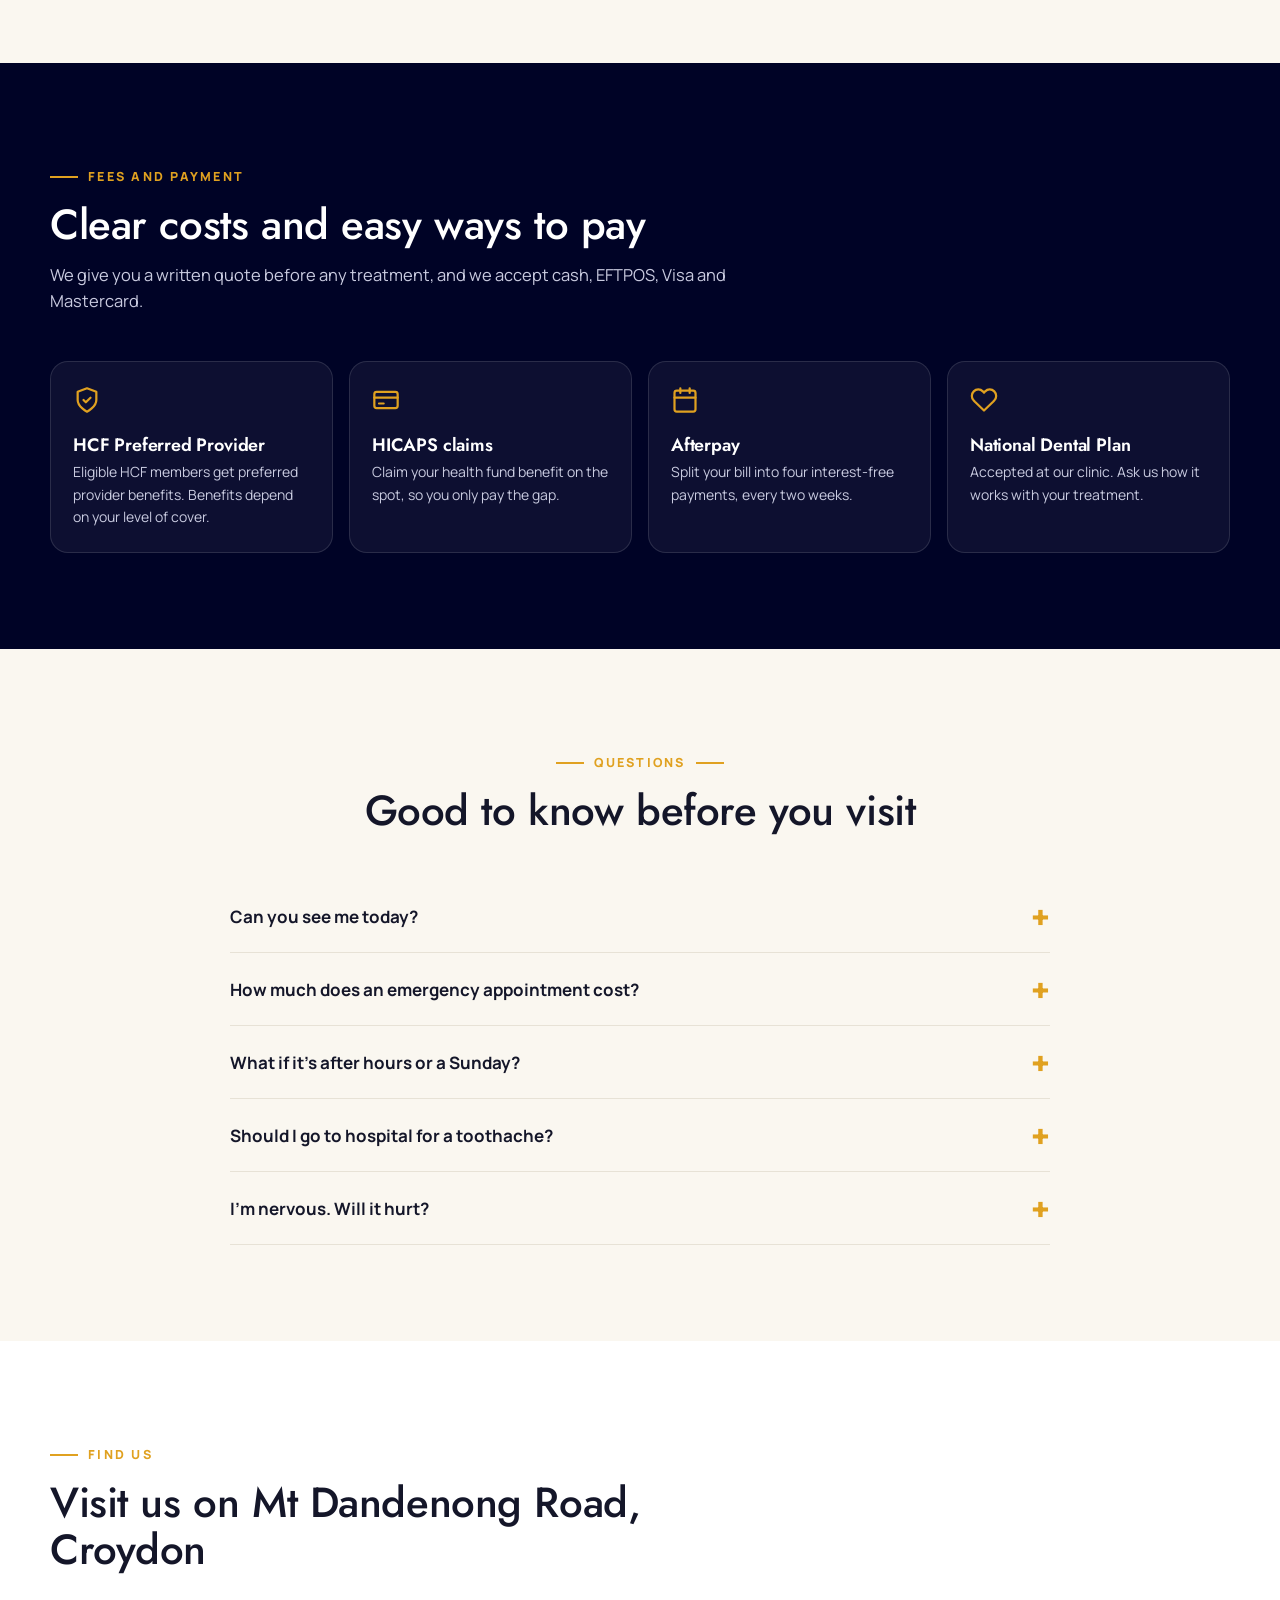
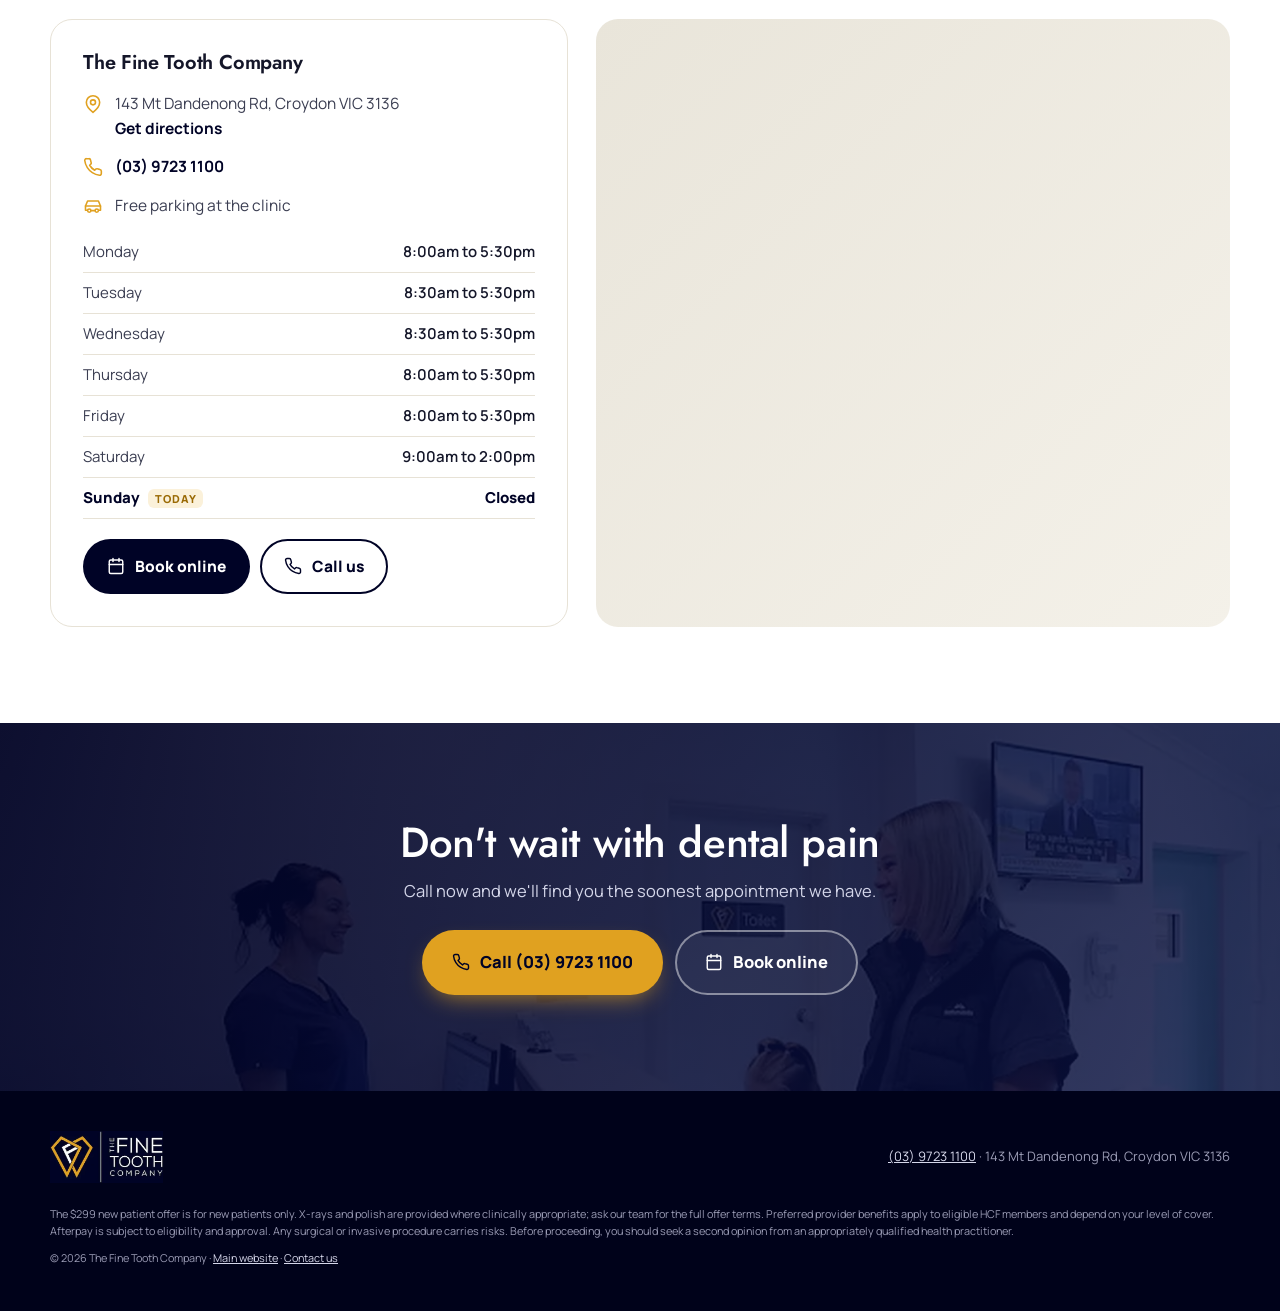
==== commit 502a9035: "Add files via upload" ====
--- a/emergency-dentist/index.html
+++ b/emergency-dentist/index.html
@@ -20,8 +20,13 @@
     hours: { "Monday": ["8:00", "17:30"], "Tuesday": ["8:30", "17:30"], "Wednesday": ["8:30", "17:30"], "Thursday": ["8:00", "17:30"], "Friday": ["8:00", "17:30"], "Saturday": ["9:00", "14:00"] }   /* 24h, Melbourne time. Used for "Open now" and today's row */
   };
 </script>
-<!-- Google Tag Manager (The Fine Tooth Company container) -->
-<script>(function(w,d,s,l,i){w[l]=w[l]||[];w[l].push({'gtm.start':new Date().getTime(),event:'gtm.js'});var f=d.getElementsByTagName(s)[0],j=d.createElement(s),dl=l!='dataLayer'?'&l='+l:'';j.async=true;j.src='https://www.googletagmanager.com/gtm.js?id='+i+dl;f.parentNode.insertBefore(j,f);})(window,document,'script','dataLayer','GTM-TN893VDN');</script>
+<!-- Google tag (GTM-TN893VDN), as supplied by the practice -->
+<script async src="https://www.googletagmanager.com/gtm.js?id=GTM-TN893VDN"></script>
+<script>
+  window.dataLayer = window.dataLayer || [];
+  function gtag(){dataLayer.push(arguments);}
+  gtag('js', new Date());
+</script>
 <link rel="preconnect" href="https://fonts.googleapis.com">
 <link rel="preconnect" href="https://fonts.gstatic.com" crossorigin>
 <link href="https://fonts.googleapis.com/css2?family=Jost:wght@400;500;600&family=Manrope:wght@500;600;700;800&display=swap" rel="stylesheet">
@@ -42,9 +47,6 @@
 </div></div>
 <header class="header"><div class="wrap">
   <a class="brand" href="#top" aria-label="The Fine Tooth Company"><img src="../assets/img/tftc-logo.webp" alt="The Fine Tooth Company" width="410" height="189"></a>
-  <nav class="nav" aria-label="Page sections">
-    <a href="#book">Book</a><a href="#about">About</a><a href="#services">Services</a><a href="#team">Our team</a><a href="#payment">Payment</a><a href="#contact">Contact</a>
-  </nav>
   <div class="header-cta"><a class="btn btn-outline-light js-call" href="tel:+61397231100" data-loc="header"><svg class="ico" viewBox="0 0 24 24" fill="none" stroke="currentColor" stroke-width="1.9" stroke-linecap="round" stroke-linejoin="round" aria-hidden="true"><path d="M22 16.9v3a2 2 0 0 1-2.2 2 19.8 19.8 0 0 1-8.6-3.1 19.5 19.5 0 0 1-6-6A19.8 19.8 0 0 1 2.1 4.2 2 2 0 0 1 4.1 2h3a2 2 0 0 1 2 1.7c.1 1 .4 1.9.7 2.8a2 2 0 0 1-.5 2.1L8 9.9a16 16 0 0 0 6 6l1.3-1.3a2 2 0 0 1 2.1-.4c.9.3 1.8.6 2.8.7a2 2 0 0 1 1.7 2z"/></svg>Call us</a><a class="btn btn-gold js-book" href="https://www.corepractice.is/practices/ftc/the-fine-tooth-company#/" target="_blank" rel="noopener" data-loc="header"><svg class="ico" viewBox="0 0 24 24" fill="none" stroke="currentColor" stroke-width="1.9" stroke-linecap="round" stroke-linejoin="round" aria-hidden="true"><rect x="3" y="4" width="18" height="18" rx="2"/><path d="M16 2v4M8 2v4M3 10h18"/></svg>Book online</a></div>
 </div></header>
 
